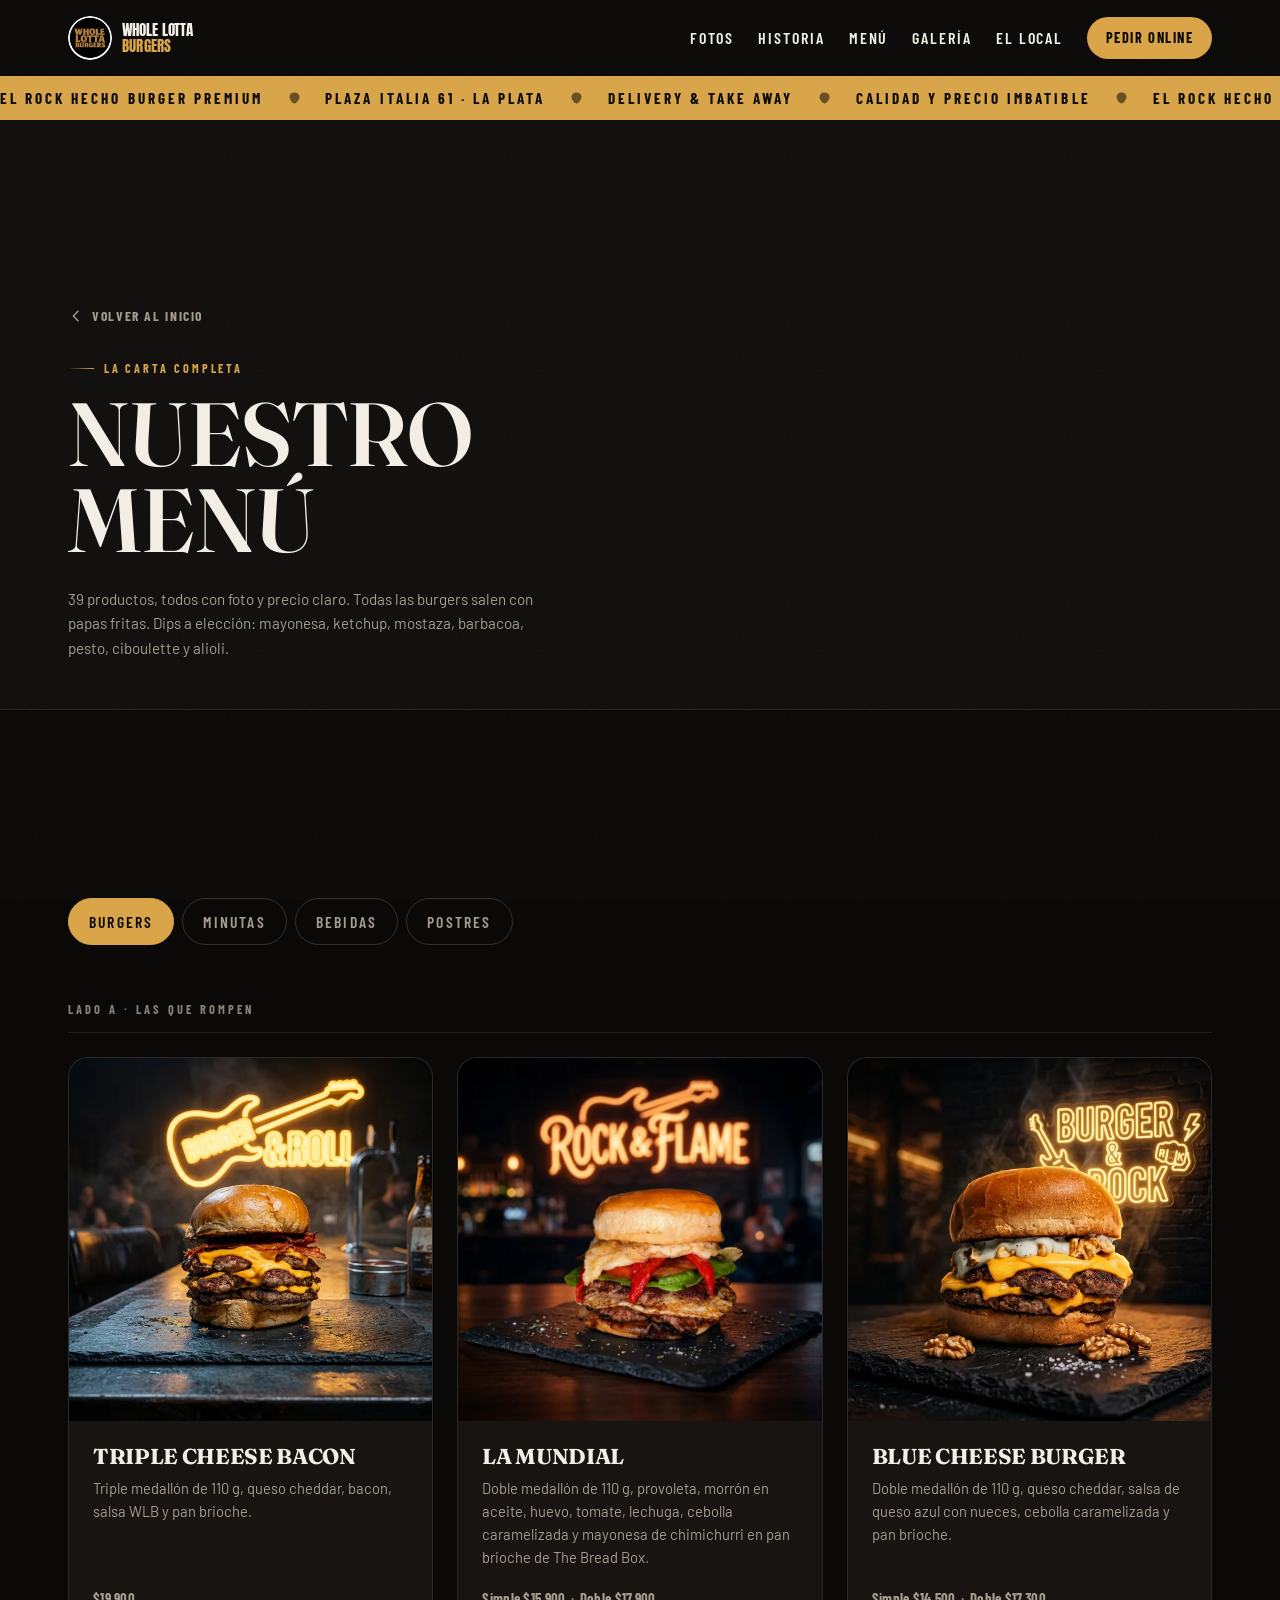
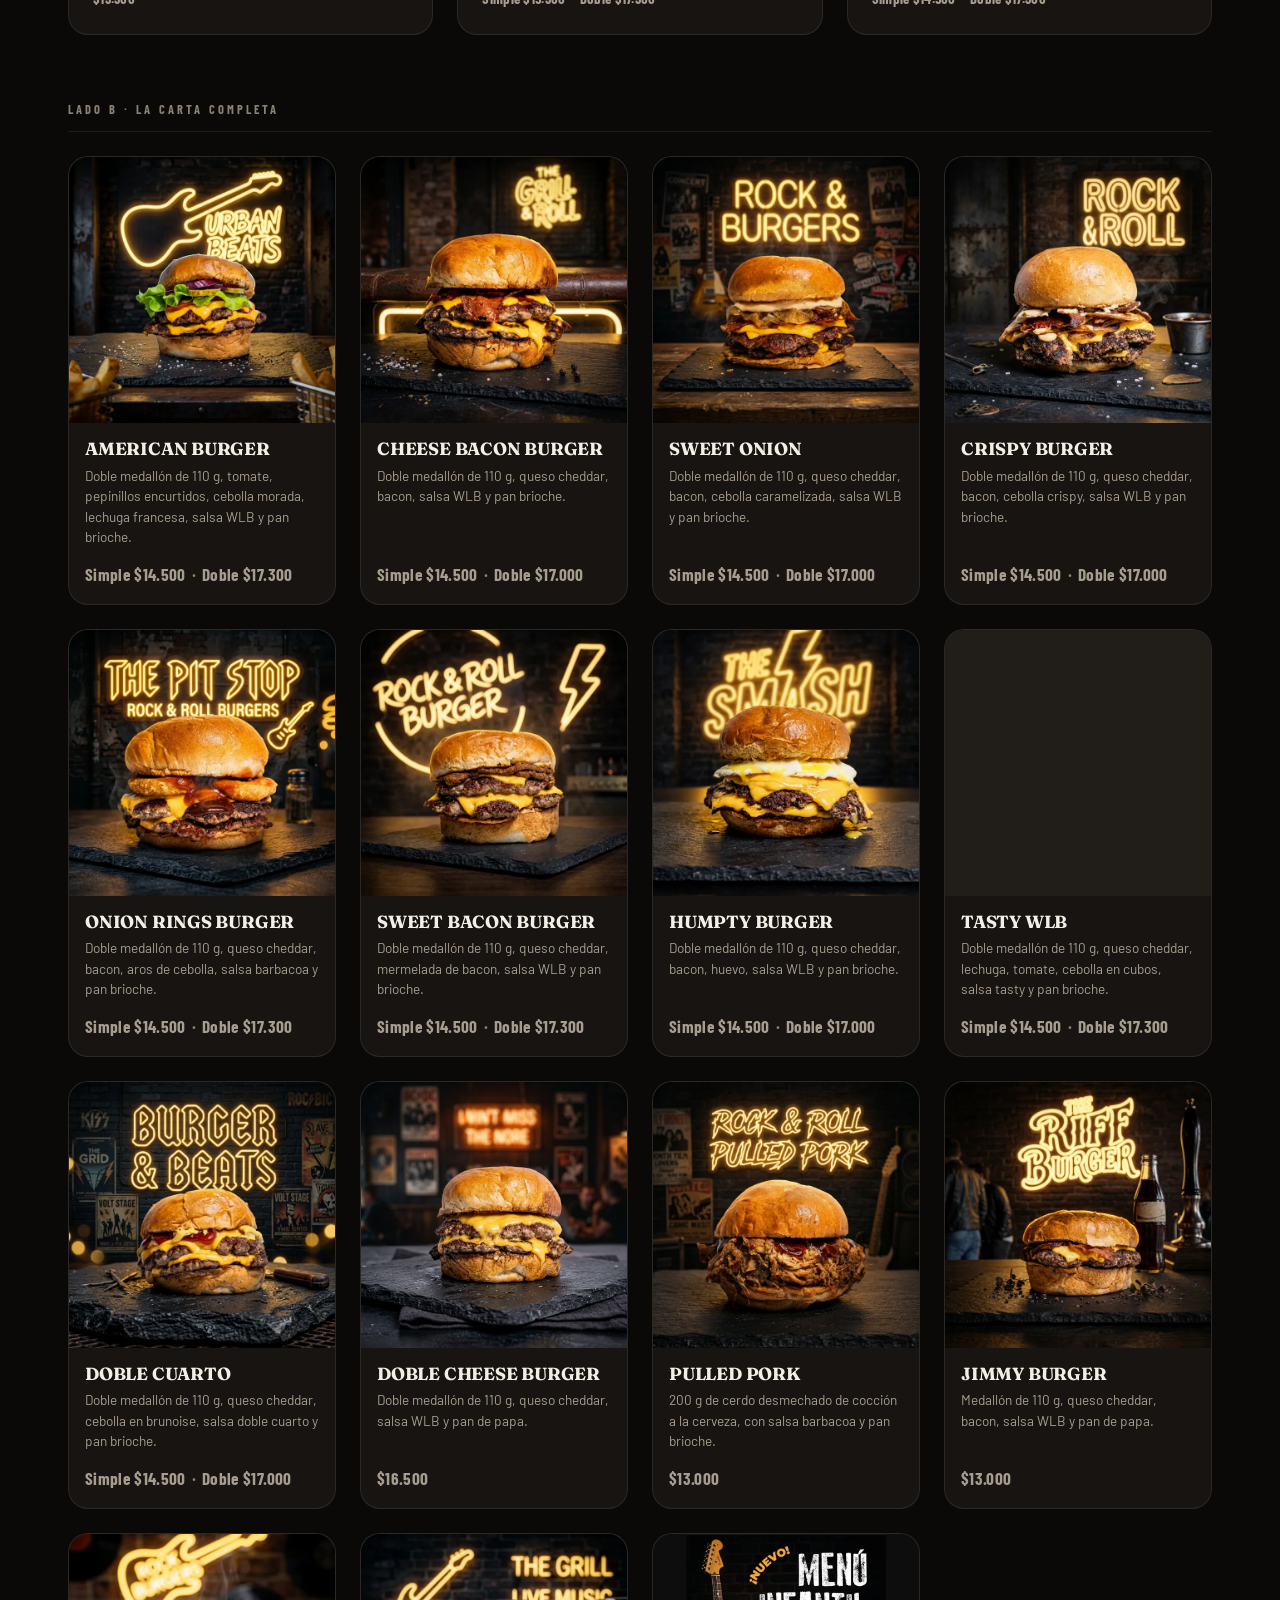
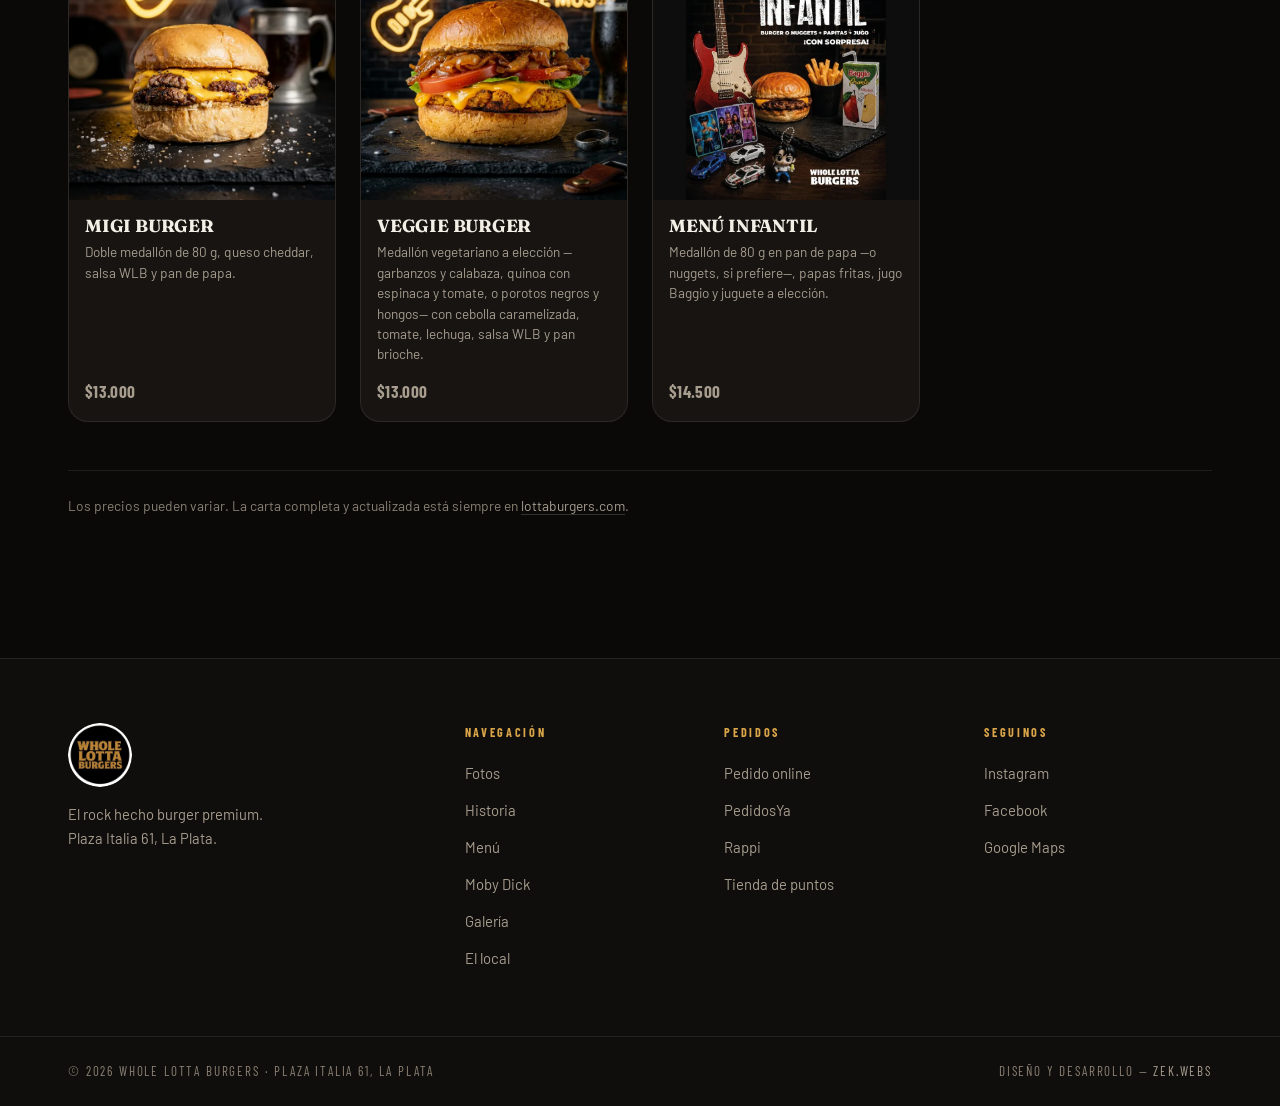
==== menu.html @ e45cfd72 "Sitio de Whole Lotta Burgers: landing + carta completa Demo comercial para Whole Lotta Burgers (La P" ====
<!DOCTYPE html>
<html lang="es-AR">
<head>
<meta charset="UTF-8">
<meta name="viewport" content="width=device-width, initial-scale=1, viewport-fit=cover">

<title>Menú completo — Whole Lotta Burgers | La Plata</title>
<meta name="description" content="La carta completa de Whole Lotta Burgers: burgers, minutas, cerveza artesanal Baum y postres. Fotos grandes, precios claros y pedido directo desde acá.">
<meta name="theme-color" content="#0A0908">
<meta name="author" content="Whole Lotta Burgers">
<link rel="canonical" href="https://lottaburgers.com/menu.html">

<meta property="og:type" content="website">
<meta property="og:site_name" content="Whole Lotta Burgers">
<meta property="og:locale" content="es_AR">
<meta property="og:url" content="https://lottaburgers.com/menu.html">
<meta property="og:title" content="Menú completo — Whole Lotta Burgers">
<meta property="og:description" content="Burgers, minutas, cerveza artesanal Baum y postres. La carta completa de Whole Lotta Burgers.">
<meta property="og:image" content="https://lottaburgers.com/assets/og.jpg">
<meta property="og:image:width" content="1200">
<meta property="og:image:height" content="630">
<meta name="twitter:card" content="summary_large_image">
<meta name="twitter:title" content="Menú completo — Whole Lotta Burgers">
<meta name="twitter:image" content="https://lottaburgers.com/assets/og.jpg">

<link rel="icon" href="assets/favicon.svg" type="image/svg+xml">
<link rel="apple-touch-icon" href="assets/apple-touch-icon.png">

<link rel="preconnect" href="https://fonts.googleapis.com">
<link rel="preconnect" href="https://fonts.gstatic.com" crossorigin>
<link href="https://fonts.googleapis.com/css2?family=Anton&family=Fraunces:ital,opsz,wght@0,9..144,500;0,9..144,600;0,9..144,700;1,9..144,500&family=Barlow+Condensed:wght@500;600;700&family=Barlow:wght@400;500;600&display=swap" rel="stylesheet">
<link rel="stylesheet" href="css/styles.css">
<noscript><style>.rv{opacity:1!important;transform:none!important}.menu-panel[hidden]{display:block!important}</style></noscript>
</head>

<body>
<a class="skip-link" href="#contenido">Saltar al contenido</a>

<!-- ══════════ HEADER ══════════ -->
<header class="hdr" id="hdr">
  <div class="hdr-in">
    <a href="index.html#inicio" class="brand" aria-label="Whole Lotta Burgers — inicio">
      <img src="assets/logo.webp" width="320" height="320" alt="" class="brand-mark">
      <span class="brand-txt"><b>Whole Lotta</b><i>Burgers</i></span>
    </a>

    <nav class="nav" id="nav" aria-label="Navegación principal">
      <ul class="nav-list">
        <li><a href="index.html#fotos">Fotos</a></li>
        <li><a href="index.html#historia">Historia</a></li>
        <li><a href="menu.html" aria-current="page">Menú</a></li>
        <li><a href="index.html#galeria">Galería</a></li>
        <li><a href="index.html#local">El local</a></li>
      </ul>
      <a href="https://www.instagram.com/whole.lottaburgers/" class="nav-ig" target="_blank" rel="noopener">
        <svg viewBox="0 0 24 24" width="18" height="18" fill="none" stroke="currentColor" stroke-width="1.7" aria-hidden="true"><rect x="3" y="3" width="18" height="18" rx="5.5"/><circle cx="12" cy="12" r="4"/><circle cx="17.4" cy="6.6" r="1.1" fill="currentColor" stroke="none"/></svg>
        <span>@whole.lottaburgers</span>
      </a>
    </nav>

    <div class="hdr-cta">
      <a href="https://whole-lotta-burgers.restosimple.com" class="btn btn-amber btn-sm" target="_blank" rel="noopener">Pedir online</a>
    </div>

    <button class="burger" id="burger" aria-label="Abrir menú de navegación" aria-expanded="false" aria-controls="nav">
      <span></span><span></span>
    </button>
  </div>
</header>

<!-- ══════════ MARQUEE ══════════ -->
<div class="marq" aria-hidden="true">
  <div class="marq-track" id="marqTrack">
    <span>El rock hecho burger premium</span>
    <svg class="pick" viewBox="0 0 24 26" aria-hidden="true"><path d="M12 1C5.4 1 1 5.2 1 10.4c0 5 3.4 9.9 7.1 13.1a5.9 5.9 0 0 0 7.8 0C19.6 20.3 23 15.4 23 10.4 23 5.2 18.6 1 12 1Z"/></svg>
    <span>Plaza Italia 61 · La Plata</span>
    <svg class="pick" viewBox="0 0 24 26" aria-hidden="true"><path d="M12 1C5.4 1 1 5.2 1 10.4c0 5 3.4 9.9 7.1 13.1a5.9 5.9 0 0 0 7.8 0C19.6 20.3 23 15.4 23 10.4 23 5.2 18.6 1 12 1Z"/></svg>
    <span>Delivery &amp; take away</span>
    <svg class="pick" viewBox="0 0 24 26" aria-hidden="true"><path d="M12 1C5.4 1 1 5.2 1 10.4c0 5 3.4 9.9 7.1 13.1a5.9 5.9 0 0 0 7.8 0C19.6 20.3 23 15.4 23 10.4 23 5.2 18.6 1 12 1Z"/></svg>
    <span>Calidad y precio imbatible</span>
    <svg class="pick" viewBox="0 0 24 26" aria-hidden="true"><path d="M12 1C5.4 1 1 5.2 1 10.4c0 5 3.4 9.9 7.1 13.1a5.9 5.9 0 0 0 7.8 0C19.6 20.3 23 15.4 23 10.4 23 5.2 18.6 1 12 1Z"/></svg>
  </div>
</div>

<main id="contenido">

<!-- ══════════ ENCABEZADO DE LA CARTA ══════════ -->
<section class="menu-hero">
  <div class="wrap">
    <a href="index.html" class="menu-back">
      <svg viewBox="0 0 24 24" width="16" height="16" fill="none" stroke="currentColor" stroke-width="2.2" stroke-linecap="round" stroke-linejoin="round" aria-hidden="true"><path d="M15 5 8 12l7 7"/></svg>
      Volver al inicio
    </a>
    <p class="eyebrow rv">La carta completa</p>
    <h1 class="menu-hero-h rv">Nuestro<br>menú</h1>
    <p class="sec-note rv">39 productos, todos con foto y precio claro. Todas las burgers salen con papas fritas. Dips a elección: mayonesa, ketchup, mostaza, barbacoa, pesto, ciboulette y alioli.</p>
  </div>
</section>

<!-- ══════════ MENÚ ══════════ -->
<section class="menu menu-page" id="menu">
  <div class="wrap">

    <div class="tabs rv" role="tablist" aria-label="Categorías del menú">
      <button role="tab" id="tab-burgers" aria-controls="p-burgers" aria-selected="true"  class="tab is-on">Burgers</button>
      <button role="tab" id="tab-minutas" aria-controls="p-minutas" aria-selected="false" class="tab">Minutas</button>
      <button role="tab" id="tab-bebidas" aria-controls="p-bebidas" aria-selected="false" class="tab">Bebidas</button>
      <button role="tab" id="tab-postres" aria-controls="p-postres" aria-selected="false" class="tab">Postres</button>
    </div>

    <!-- ─── BURGERS ─── -->
    <div class="menu-panel" id="p-burgers" role="tabpanel" aria-labelledby="tab-burgers" tabindex="0">

      <p class="panel-kicker rv">Lado A · Las que rompen</p>

      <div class="headliners">
        <article class="hl rv">
          <div class="hl-img">
            <img src="assets/menu/triple.webp" width="640" height="640" loading="lazy" decoding="async" alt="Triple Cheese Bacon: tres medallones con cheddar y bacon en pan brioche"></div>
          <div class="hl-body">
            <h3>Triple Cheese Bacon</h3>
            <p>Triple medallón de 110 g, queso cheddar, bacon, salsa WLB y pan brioche.</p>
            <p class="price">$19.900</p>
          </div>
        </article>

        <article class="hl rv">
          <div class="hl-img">
            <img src="assets/menu/la-mundial.webp" width="800" height="800" loading="lazy" decoding="async" alt="La Mundial: provoleta, morrón, huevo y mayonesa de chimichurri en pan brioche"></div>
          <div class="hl-body">
            <h3>La Mundial</h3>
            <p>Doble medallón de 110 g, provoleta, morrón en aceite, huevo, tomate, lechuga, cebolla caramelizada y mayonesa de chimichurri en pan brioche de The Bread Box.</p>
            <p class="price">Simple $15.900 <span>·</span> Doble $17.900</p>
          </div>
        </article>

        <article class="hl rv">
          <div class="hl-img">
            <img src="assets/menu/blue-cheese.webp" width="640" height="640" loading="lazy" decoding="async" alt="Blue Cheese Burger con salsa de queso azul con nueces y cebolla caramelizada"></div>
          <div class="hl-body">
            <h3>Blue Cheese Burger</h3>
            <p>Doble medallón de 110 g, queso cheddar, salsa de queso azul con nueces, cebolla caramelizada y pan brioche.</p>
            <p class="price">Simple $14.500 <span>·</span> Doble $17.300</p>
          </div>
        </article>
      </div>

      <p class="panel-kicker rv">Lado B · La carta completa</p>

      <div class="grid-cards" id="burgersGrid">
        <article class="card rv">
          <div class="card-img"><img src="assets/menu/american.webp" width="800" height="800" loading="lazy" decoding="async" alt="American Burger con tomate, pepinillos, cebolla morada y lechuga"></div>
          <div class="card-body"><h3>American Burger</h3><p>Doble medallón de 110 g, tomate, pepinillos encurtidos, cebolla morada, lechuga francesa, salsa WLB y pan brioche.</p><p class="price">Simple $14.500 <span>·</span> Doble $17.300</p></div>
        </article>
        <article class="card rv">
          <div class="card-img"><img src="assets/menu/cheese-bacon.webp" width="800" height="800" loading="lazy" decoding="async" alt="Cheese Bacon Burger con cheddar y bacon"></div>
          <div class="card-body"><h3>Cheese Bacon Burger</h3><p>Doble medallón de 110 g, queso cheddar, bacon, salsa WLB y pan brioche.</p><p class="price">Simple $14.500 <span>·</span> Doble $17.000</p></div>
        </article>
        <article class="card rv">
          <div class="card-img"><img src="assets/menu/sweet-onion.webp" width="800" height="800" loading="lazy" decoding="async" alt="Sweet Onion con cebolla caramelizada, cheddar y bacon"></div>
          <div class="card-body"><h3>Sweet Onion</h3><p>Doble medallón de 110 g, queso cheddar, bacon, cebolla caramelizada, salsa WLB y pan brioche.</p><p class="price">Simple $14.500 <span>·</span> Doble $17.000</p></div>
        </article>
        <article class="card rv">
          <div class="card-img"><img src="assets/menu/crispy.webp" width="800" height="800" loading="lazy" decoding="async" alt="Crispy Burger con cebolla crispy, cheddar y bacon"></div>
          <div class="card-body"><h3>Crispy Burger</h3><p>Doble medallón de 110 g, queso cheddar, bacon, cebolla crispy, salsa WLB y pan brioche.</p><p class="price">Simple $14.500 <span>·</span> Doble $17.000</p></div>
        </article>
        <article class="card rv">
          <div class="card-img"><img src="assets/menu/onion-rings.webp" width="800" height="800" loading="lazy" decoding="async" alt="Onion Rings Burger con aros de cebolla y salsa barbacoa"></div>
          <div class="card-body"><h3>Onion Rings Burger</h3><p>Doble medallón de 110 g, queso cheddar, bacon, aros de cebolla, salsa barbacoa y pan brioche.</p><p class="price">Simple $14.500 <span>·</span> Doble $17.300</p></div>
        </article>
        <article class="card rv">
          <div class="card-img"><img src="assets/menu/sweet-bacon.webp" width="800" height="800" loading="lazy" decoding="async" alt="Sweet Bacon Burger con mermelada de bacon"></div>
          <div class="card-body"><h3>Sweet Bacon Burger</h3><p>Doble medallón de 110 g, queso cheddar, mermelada de bacon, salsa WLB y pan brioche.</p><p class="price">Simple $14.500 <span>·</span> Doble $17.300</p></div>
        </article>
        <article class="card rv">
          <div class="card-img"><img src="assets/menu/humpty.webp" width="800" height="800" loading="lazy" decoding="async" alt="Humpty Burger con huevo, cheddar y bacon"></div>
          <div class="card-body"><h3>Humpty Burger</h3><p>Doble medallón de 110 g, queso cheddar, bacon, huevo, salsa WLB y pan brioche.</p><p class="price">Simple $14.500 <span>·</span> Doble $17.000</p></div>
        </article>
        <article class="card rv">
          <div class="card-img"><img src="assets/menu/tasty-wlb.webp" width="800" height="800" loading="lazy" decoding="async" alt="Tasty WLB con lechuga, tomate, cebolla y salsa tasty"></div>
          <div class="card-body"><h3>Tasty WLB</h3><p>Doble medallón de 110 g, queso cheddar, lechuga, tomate, cebolla en cubos, salsa tasty y pan brioche.</p><p class="price">Simple $14.500 <span>·</span> Doble $17.300</p></div>
        </article>
        <article class="card rv">
          <div class="card-img"><img src="assets/menu/doble-cuarto.webp" width="800" height="800" loading="lazy" decoding="async" alt="Doble Cuarto con cebolla en brunoise y salsa doble cuarto"></div>
          <div class="card-body"><h3>Doble Cuarto</h3><p>Doble medallón de 110 g, queso cheddar, cebolla en brunoise, salsa doble cuarto y pan brioche.</p><p class="price">Simple $14.500 <span>·</span> Doble $17.000</p></div>
        </article>
        <article class="card rv">
          <div class="card-img"><img src="assets/menu/cheese-doble.webp" width="800" height="800" loading="lazy" decoding="async" alt="Doble Cheese Burger en pan de papa"></div>
          <div class="card-body"><h3>Doble Cheese Burger</h3><p>Doble medallón de 110 g, queso cheddar, salsa WLB y pan de papa.</p><p class="price">$16.500</p></div>
        </article>
        <article class="card rv">
          <div class="card-img"><img src="assets/menu/pulled-pork.webp" width="800" height="800" loading="lazy" decoding="async" alt="Sándwich de Pulled Pork con salsa barbacoa en pan brioche"></div>
          <div class="card-body"><h3>Pulled Pork</h3><p>200 g de cerdo desmechado de cocción a la cerveza, con salsa barbacoa y pan brioche.</p><p class="price">$13.000</p></div>
        </article>
        <article class="card rv">
          <div class="card-img"><img src="assets/menu/jimmy.webp" width="800" height="800" loading="lazy" decoding="async" alt="Jimmy Burger con cheddar y bacon en pan de papa"></div>
          <div class="card-body"><h3>Jimmy Burger</h3><p>Medallón de 110 g, queso cheddar, bacon, salsa WLB y pan de papa.</p><p class="price">$13.000</p></div>
        </article>
        <article class="card rv">
          <div class="card-img"><img src="assets/menu/migi.webp" width="800" height="800" loading="lazy" decoding="async" alt="Migi Burger doble en pan de papa"></div>
          <div class="card-body"><h3>Migi Burger</h3><p>Doble medallón de 80 g, queso cheddar, salsa WLB y pan de papa.</p><p class="price">$13.000</p></div>
        </article>
        <article class="card rv">
          <div class="card-img"><img src="assets/menu/veggie.webp" width="800" height="800" loading="lazy" decoding="async" alt="Veggie Burger con medallón vegetariano, cebolla caramelizada, tomate y lechuga"></div>
          <div class="card-body"><h3>Veggie Burger</h3><p>Medallón vegetariano a elección —garbanzos y calabaza, quinoa con espinaca y tomate, o porotos negros y hongos— con cebolla caramelizada, tomate, lechuga, salsa WLB y pan brioche.</p><p class="price">$13.000</p></div>
        </article>
        <article class="card rv">
          <div class="card-img"><img src="assets/menu/menu-infantil.webp" width="800" height="800" loading="lazy" decoding="async" alt="Menú infantil con hamburguesa, papas, jugo y juguete"></div>
          <div class="card-body"><h3>Menú Infantil</h3><p>Medallón de 80 g en pan de papa —o nuggets, si prefiere—, papas fritas, jugo Baggio y juguete a elección.</p><p class="price">$14.500</p></div>
        </article>
      </div>
    </div>

    <!-- ─── MINUTAS ─── -->
    <div class="menu-panel" id="p-minutas" role="tabpanel" aria-labelledby="tab-minutas" tabindex="0" hidden>
      <div class="grid-cards">
        <article class="card card-wide rv">
          <div class="card-img"><img src="assets/menu/papas-cheddar-bacon.webp" width="800" height="800" loading="lazy" decoding="async" alt="Papas fritas con salsa cheddar y panceta crocante"></div>
          <div class="card-body"><h3>Papas Cheddar y Bacon</h3><p>Nuestras papas con cheddar coronadas con lluvia de panceta crocante.</p><p class="price">$13.000</p></div>
        </article>
        <article class="card rv">
          <div class="card-img"><img src="assets/menu/papas-cheddar.webp" width="800" height="800" loading="lazy" decoding="async" alt="Papas fritas bañadas en salsa de queso cheddar"></div>
          <div class="card-body"><h3>Papas con Cheddar</h3><p>Papas fritas bañadas en nuestra salsa suave de queso cheddar.</p><p class="price">$12.000</p></div>
        </article>
        <article class="card rv">
          <div class="card-img"><img src="assets/menu/nuggets.webp" width="800" height="800" loading="lazy" decoding="async" alt="Nuggets de pollo rebozados"></div>
          <div class="card-body"><h3>Nuggets de Pollo</h3><p>10 unidades de tiernos nuggets de pollo rebozados.</p><p class="price">$11.000</p></div>
        </article>
        <article class="card rv">
          <div class="card-img"><img src="assets/menu/papas-fritas.webp" width="800" height="800" loading="lazy" decoding="async" alt="Porción de papas fritas doradas"></div>
          <div class="card-body"><h3>Papas Fritas</h3><p>Porción de papas fritas clásicas, doradas y crocantes.</p><p class="price">$10.000</p></div>
        </article>
        <article class="card rv">
          <div class="card-img"><img src="assets/menu/aros-cebolla.webp" width="800" height="800" loading="lazy" decoding="async" alt="Aros de cebolla rebozados y crujientes"></div>
          <div class="card-body"><h3>Aros de Cebolla</h3><p>8 unidades de aros de cebolla rebozados y súper crujientes.</p><p class="price">$9.000</p></div>
        </article>
      </div>
    </div>

    <!-- ─── BEBIDAS ─── -->
    <div class="menu-panel" id="p-bebidas" role="tabpanel" aria-labelledby="tab-bebidas" tabindex="0" hidden>
      <p class="panel-kicker rv">Sin alcohol · $3.000</p>
      <div class="grid-cards">
        <article class="card rv">
          <div class="card-img"><img src="assets/menu/pepsi-500.webp" width="800" height="800" loading="lazy" decoding="async" alt="Botella de Pepsi de 500 ml"></div>
          <div class="card-body"><h3>Pepsi</h3><p>Botella de 500 ml, bien fría.</p><p class="price">$3.000</p></div>
        </article>
        <article class="card rv">
          <div class="card-img"><img src="assets/menu/pepsi-black-500.webp" width="800" height="800" loading="lazy" decoding="async" alt="Botella de Pepsi Black de 500 ml"></div>
          <div class="card-body"><h3>Pepsi Black</h3><p>Botella de 500 ml, sin azúcar.</p><p class="price">$3.000</p></div>
        </article>
        <article class="card rv">
          <div class="card-img"><img src="assets/menu/seven-up-500.webp" width="800" height="800" loading="lazy" decoding="async" alt="Botella de Seven Up de 500 ml"></div>
          <div class="card-body"><h3>Seven Up</h3><p>Botella de 500 ml, bien fría.</p><p class="price">$3.000</p></div>
        </article>
        <article class="card rv">
          <div class="card-img"><img src="assets/menu/mirinda-500.webp" width="800" height="800" loading="lazy" decoding="async" alt="Botella de Mirinda de 500 ml"></div>
          <div class="card-body"><h3>Mirinda</h3><p>Botella de 500 ml, bien fría.</p><p class="price">$3.000</p></div>
        </article>
        <article class="card rv">
          <div class="card-img"><img src="assets/menu/agua-glaciar.webp" width="800" height="800" loading="lazy" decoding="async" alt="Botella de agua mineral Glaciar de 500 cc"></div>
          <div class="card-body"><h3>Agua Glaciar</h3><p>Agua mineral sin gas, 500 cc.</p><p class="price">$3.000</p></div>
        </article>
        <article class="card rv">
          <div class="card-img"><img src="assets/menu/h2o-limon.webp" width="800" height="800" loading="lazy" decoding="async" alt="Botella de agua saborizada H2O sabor limón"></div>
          <div class="card-body"><h3>H2O Limón</h3><p>Agua saborizada, 500 cc.</p><p class="price">$3.000</p></div>
        </article>
        <article class="card rv">
          <div class="card-img"><img src="assets/menu/h2o-manzana.webp" width="800" height="800" loading="lazy" decoding="async" alt="Botella de agua saborizada H2O sabor manzana"></div>
          <div class="card-body"><h3>H2O Manzana</h3><p>Agua saborizada, 500 cc.</p><p class="price">$3.000</p></div>
        </article>
        <article class="card rv">
          <div class="card-img"><img src="assets/menu/h2o-pomelo.webp" width="800" height="800" loading="lazy" decoding="async" alt="Botella de agua saborizada H2O sabor pomelo rosado"></div>
          <div class="card-body"><h3>H2O Pomelo</h3><p>Agua saborizada, 500 cc.</p><p class="price">$3.000</p></div>
        </article>
      </div>

      <p class="panel-kicker rv">Cerveza artesanal Baum · $4.500</p>
      <div class="grid-cards">
        <article class="card rv">
          <div class="card-img"><img src="assets/menu/ipa-baum.webp" width="800" height="800" loading="lazy" decoding="async" alt="Pinta de cerveza artesanal IPA Baum"></div>
          <div class="card-body"><h3>IPA</h3><p>American IPA de color dorado intenso. Aromas cítricos y resinosos, final seco y amargor bien definido.</p><p class="price">$4.500</p></div>
        </article>
        <article class="card rv">
          <div class="card-img"><img src="assets/menu/blonde-baum.webp" width="800" height="800" loading="lazy" decoding="async" alt="Pinta de cerveza artesanal Blonde Baum"></div>
          <div class="card-body"><h3>Blonde</h3><p>American Blonde Ale brillante y cristalina. Cuerpo ligero, notas maltosas y un sutil toque frutado.</p><p class="price">$4.500</p></div>
        </article>
        <article class="card rv">
          <div class="card-img"><img src="assets/menu/honey-baum.webp" width="800" height="800" loading="lazy" decoding="async" alt="Pinta de cerveza artesanal Honey Baum"></div>
          <div class="card-body"><h3>Honey</h3><p>Dorado profundo y cuerpo robusto. Marcado sabor a miel pura, equilibrado con un amargor suave y persistente.</p><p class="price">$4.500</p></div>
        </article>
        <article class="card rv">
          <div class="card-img"><img src="assets/menu/ipa-lager-baum.webp" width="800" height="800" loading="lazy" decoding="async" alt="Pinta de cerveza artesanal IPA Lager Baum"></div>
          <div class="card-body"><h3>IPA Lager</h3><p>La frescura de una Lager con la intensidad lupulada de una IPA. Aromas herbales y cuerpo medio.</p><p class="price">$4.500</p></div>
        </article>
        <article class="card rv">
          <div class="card-img"><img src="assets/menu/american-baum.webp" width="800" height="800" loading="lazy" decoding="async" alt="Pinta de cerveza artesanal American Baum"></div>
          <div class="card-body"><h3>American</h3><p>American Lager dorada, de baja graduación. Sabores sutiles y carácter extremadamente refrescante.</p><p class="price">$4.500</p></div>
        </article>
      </div>
    </div>

    <!-- ─── POSTRES ─── -->
    <div class="menu-panel" id="p-postres" role="tabpanel" aria-labelledby="tab-postres" tabindex="0" hidden>
      <div class="grid-cards grid-2">
        <article class="card rv">
          <div class="card-img"><img src="assets/menu/postre-oreo.webp" width="800" height="800" loading="lazy" decoding="async" alt="Postre de capas de galletitas Oreo con crema"></div>
          <div class="card-body"><h3>Postre Oreo</h3><p>La balada más dulce del menú. Capas crujientes de galletitas Oreo intercaladas con una crema suave. Imposible comer una sola cucharada.</p><p class="price">$6.000</p></div>
        </article>
        <article class="card rv">
          <div class="card-img"><img src="assets/menu/chocotorta.webp" width="800" height="800" loading="lazy" decoding="async" alt="Chocotorta en capas con dulce de leche y queso crema"></div>
          <div class="card-body"><h3>Chocotorta</h3><p>Un solo de sabor que nunca falla. El clásico argentino en versión premium: galletitas de chocolate, dulce de leche cremoso y queso crema en capas perfectas.</p><p class="price">$6.000</p></div>
        </article>
      </div>
    </div>

    <p class="menu-foot rv">
      Los precios pueden variar. La carta completa y actualizada está siempre en
      <a href="https://lottaburgers.com/" target="_blank" rel="noopener">lottaburgers.com</a>.
    </p>

  </div>
</section>

</main>

<!-- ══════════ FOOTER ══════════ -->
<footer class="ft">
  <div class="wrap ft-in">
    <div class="ft-brand">
      <img src="assets/logo.webp" width="320" height="320" loading="lazy" decoding="async" alt="Logo de Whole Lotta Burgers">
      <p>El rock hecho burger premium.<br>Plaza Italia 61, La Plata.</p>
    </div>

    <nav class="ft-nav" aria-label="Navegación del pie">
      <h4>Navegación</h4>
      <ul>
        <li><a href="index.html#fotos">Fotos</a></li>
        <li><a href="index.html#historia">Historia</a></li>
        <li><a href="menu.html">Menú</a></li>
        <li><a href="index.html#destacado">Moby Dick</a></li>
        <li><a href="index.html#galeria">Galería</a></li>
        <li><a href="index.html#local">El local</a></li>
      </ul>
    </nav>

    <div class="ft-col">
      <h4>Pedidos</h4>
      <ul>
        <li><a href="https://whole-lotta-burgers.restosimple.com" target="_blank" rel="noopener">Pedido online</a></li>
        <li><a href="https://www.pedidosya.com.ar/restaurantes/la-plata/whole-lotta-burgers-ffd69fae-f20e-4c43-b748-33fd95ce6d6e-menu" target="_blank" rel="noopener">PedidosYa</a></li>
        <li><a href="https://www.rappi.com.ar/restaurantes/226342-whole-lotta-burgers" target="_blank" rel="noopener">Rappi</a></li>
        <li><a href="https://wholelottaburgers.tiendadepuntos.com/" target="_blank" rel="noopener">Tienda de puntos</a></li>
      </ul>
    </div>

    <div class="ft-col">
      <h4>Seguinos</h4>
      <ul>
        <li><a href="https://www.instagram.com/whole.lottaburgers/" target="_blank" rel="noopener">Instagram</a></li>
        <li><a href="https://www.facebook.com/p/Whole-Lotta-Burgers-61580133121450/" target="_blank" rel="noopener">Facebook</a></li>
        <li><a href="https://www.google.com/maps/search/?api=1&amp;query=Whole+Lotta+Burgers%2C+Plaza+Italia+61%2C+La+Plata%2C+Buenos+Aires" target="_blank" rel="noopener">Google Maps</a></li>
      </ul>
    </div>
  </div>

  <div class="ft-bottom">
    <div class="wrap ft-bottom-in">
      <p>&copy; <span id="yr">2026</span> Whole Lotta Burgers · Plaza Italia 61, La Plata</p>
      <p class="ft-zek">Diseño y desarrollo — <a href="#" aria-label="ZEK.WEBS">ZEK.WEBS</a></p>
    </div>
  </div>
</footer>

<!-- BOTÓN FLOTANTE -->
<a href="https://whole-lotta-burgers.restosimple.com" class="fab" id="fab" target="_blank" rel="noopener">
  <svg viewBox="0 0 24 24" width="19" height="19" fill="none" stroke="currentColor" stroke-width="1.9" stroke-linecap="round" stroke-linejoin="round" aria-hidden="true"><circle cx="9" cy="20" r="1.5"/><circle cx="17" cy="20" r="1.5"/><path d="M2.5 3.5h2l2.5 11.2a1.9 1.9 0 0 0 1.9 1.5h7.7a1.9 1.9 0 0 0 1.9-1.5L20 7H6"/></svg>
  <span>Pedir online</span>
</a>

<script src="js/main.js" defer></script>
</body>
</html>
---- css/styles.css ----
/* =========================================================
   WHOLE LOTTA BURGERS — La Plata
   Dirección visual: bar de rock a media luz. Negro cálido,
   ámbar de neón, tipografía de afiche. Todo mobile-first.
   ========================================================= */

/* ---------- TOKENS ---------- */
:root{
  /* color */
  --ink:#0A0908;
  --ink-1:#100E0C;
  --ink-2:#171412;
  --ink-3:#211D19;
  --line:rgba(255,255,255,.085);
  --line-2:rgba(255,255,255,.16);

  /* Dorado como color de marca, no ámbar de neón: mismo espíritu rock,
     registro de carta de restaurante caro en vez de cartel de bar. */
  --amber:#D9A548;          /* acento principal */
  --amber-2:#C6903A;        /* bloque destacado (Moby Dick) */
  --gold:#A67C3D;           /* oro del logo, detalles chicos */
  --neon:#E9C077;

  --bone:#F4EFE6;
  --muted:#A79D8F;
  --muted-2:#8A8073;

  /* tipografía */
  /* Anton queda solo para el hero: es el único lugar con licencia para
     gritar. El resto de los títulos pasa a Fraunces, serif con carácter
     que no pierde el aire "bar de rock" pero suma elegancia — es lo que
     distingue una carta armada de una impresa en la computadora del local. */
  --f-hero:"Anton",Impact,"Arial Black",sans-serif;
  --f-display:"Fraunces","Georgia",serif;
  --f-cond:"Barlow Condensed","Arial Narrow",sans-serif;
  --f-body:"Barlow",system-ui,-apple-system,"Segoe UI",sans-serif;

  /* espaciado */
  --s1:.25rem; --s2:.5rem;  --s3:.75rem; --s4:1rem;
  --s5:1.5rem; --s6:2rem;   --s7:3rem;   --s8:4rem;
  --s9:6rem;   --s10:8rem;

  --pad-x:clamp(1.25rem,5vw,3rem);
  --sec-y:clamp(4.5rem,11vw,9rem);
  --wrap:1240px;

  --r-sm:6px; --r:12px; --r-lg:20px; --r-xl:28px;

  --hdr-h:60px;
  --marq-h:38px;

  --ease:cubic-bezier(.22,.7,.3,1);
  --ease-reveal:cubic-bezier(.16,1,.3,1);
  --ease-pop:cubic-bezier(.34,1.56,.64,1);
  --t:.42s var(--ease);
}
@media (min-width:900px){
  :root{ --hdr-h:76px; --marq-h:44px; }
}

/* ---------- RESET ---------- */
*,*::before,*::after{box-sizing:border-box}
*{margin:0;padding:0}
html{
  -webkit-text-size-adjust:100%;
  scroll-behavior:smooth;
  scroll-padding-top:calc(var(--hdr-h) + 12px);
}
body{
  background:var(--ink);
  color:var(--bone);
  font-family:var(--f-body);
  font-size:clamp(.98rem,.94rem + .25vw,1.06rem);
  line-height:1.62;
  -webkit-font-smoothing:antialiased;
  text-rendering:optimizeLegibility;
  overflow-x:hidden;
}
img,svg{display:block;max-width:100%}
img{height:auto}
a{color:inherit;text-decoration:none}
button{font:inherit;color:inherit;background:none;border:0;cursor:pointer}
ul,ol{list-style:none}
:focus-visible{
  outline:2px solid var(--amber);
  outline-offset:3px;
  border-radius:2px;
}

/* grano sutil: da textura de afiche impreso */
body::after{
  content:"";
  position:fixed; inset:0; z-index:9;
  pointer-events:none; opacity:.04;
  background-image:url("data:image/svg+xml,%3Csvg xmlns='http://www.w3.org/2000/svg' width='140' height='140'%3E%3Cfilter id='n'%3E%3CfeTurbulence type='fractalNoise' baseFrequency='.9' numOctaves='3' stitchTiles='stitch'/%3E%3C/filter%3E%3Crect width='140' height='140' filter='url(%23n)'/%3E%3C/svg%3E");
}

.wrap{width:100%;max-width:var(--wrap);margin-inline:auto;padding-inline:var(--pad-x)}

.skip-link{
  position:fixed;top:8px;left:8px;z-index:200;
  transform:translateY(-160%);
  background:var(--amber);color:var(--ink);
  padding:.7rem 1.1rem;border-radius:var(--r-sm);
  font-family:var(--f-cond);font-weight:700;text-transform:uppercase;letter-spacing:.1em;
  transition:transform .25s var(--ease);
}
.skip-link:focus-visible{transform:translateY(0)}

/* ---------- TIPOGRAFÍA COMPARTIDA ---------- */
.eyebrow{
  font-family:var(--f-cond);
  font-size:.76rem;font-weight:700;
  text-transform:uppercase;letter-spacing:.24em;
  color:var(--amber);
  display:flex;align-items:center;gap:.6rem;
}
.eyebrow::before{
  content:"";width:26px;height:1px;flex:none;
  background:linear-gradient(90deg,transparent,var(--amber));
}
.eyebrow-dark{color:rgba(10,9,8,.72)}
.eyebrow-dark::before{background:linear-gradient(90deg,transparent,rgba(10,9,8,.6))}
.eyebrow-center{justify-content:center}
.eyebrow-center::before{display:none}

.sec-head-center{max-width:none;display:flex;flex-direction:column;align-items:center;text-align:center}
.sec-note-center{margin-inline:auto;text-align:center}

.sec-h2{
  font-family:var(--f-display);
  font-weight:600;
  font-size:clamp(2.4rem,8.4vw,4.4rem);
  line-height:1.02;letter-spacing:-.004em;
  text-transform:uppercase;
  margin-top:var(--s4);
}
.sec-head{max-width:44ch}
.sec-note{
  color:var(--muted);
  margin-top:var(--s4);
  max-width:56ch;
  font-size:.95rem;
}

.price{
  font-family:var(--f-cond);
  font-weight:700;font-size:1.18rem;
  letter-spacing:.02em;
  color:var(--amber);
}
.price span{color:var(--muted-2);margin-inline:.15em}

/* ---------- BOTONES ---------- */
.btn{
  --bg:var(--amber); --fg:var(--ink);
  display:inline-flex;align-items:center;justify-content:center;gap:.5rem;
  min-height:52px;padding:.85rem 1.6rem;
  background:var(--bg);color:var(--fg);
  border-radius:100px;
  font-family:var(--f-cond);font-weight:700;font-size:1.02rem;
  text-transform:uppercase;letter-spacing:.11em;
  white-space:nowrap;
  transition:transform .28s var(--ease),background-color .28s var(--ease),box-shadow .28s var(--ease),border-color .28s var(--ease);
}
.btn svg{transition:transform .3s var(--ease)}
@media (hover:hover){ .btn:hover svg{transform:translateX(3px)} }
.btn-amber{box-shadow:0 0 0 rgba(255,183,3,0)}
.btn-ghost{
  --bg:transparent; --fg:var(--bone);
  border:1px solid var(--line-2);
  backdrop-filter:blur(6px);
  -webkit-backdrop-filter:blur(6px);
}
.btn-dark{--bg:var(--ink); --fg:var(--bone)}
.btn-sm{min-height:42px;padding:.55rem 1.15rem;font-size:.9rem}

/* Contorno fino y esquina recta: la variante de afiche que usa el hero. */
.btn-line{
  --bg:transparent; --fg:#F7F3EA;
  border:1.5px solid rgba(247,243,234,.55);
  border-radius:3px;
  padding:.9rem 1.7rem;
  letter-spacing:.14em;
  backdrop-filter:blur(3px);-webkit-backdrop-filter:blur(3px);
}
.btn-line-gold{--fg:var(--gold);border-color:rgba(184,131,53,.75)}
@media (hover:hover){
  .btn-line:hover{background:rgba(247,243,234,.1);border-color:#F7F3EA;transform:translateY(-2px) scale(1.015)}
  .btn-line-gold:hover{background:rgba(184,131,53,.14);border-color:var(--gold);color:var(--amber)}
}

@media (hover:hover){
  .btn-amber:hover{background:#FFC633;transform:translateY(-2px) scale(1.015);box-shadow:0 10px 30px -10px rgba(255,183,3,.55)}
  .btn-ghost:hover{border-color:var(--amber);color:var(--amber);transform:translateY(-2px) scale(1.015)}
  .btn-dark:hover{background:#1D1917;transform:translateY(-2px) scale(1.015)}
}
.btn:active{transform:translateY(0) scale(.985)}

/* =========================================================
   HEADER
   ========================================================= */
.hdr{
  position:fixed;top:0;left:0;right:0;z-index:100;
  height:var(--hdr-h);
  transition:background-color .35s var(--ease),border-color .35s var(--ease),backdrop-filter .35s var(--ease);
  border-bottom:1px solid transparent;
}
.hdr.is-stuck{
  background:rgba(10,9,8,.82);
  backdrop-filter:blur(14px) saturate(140%);
  -webkit-backdrop-filter:blur(14px) saturate(140%);
  border-bottom-color:var(--line);
}
.hdr-in{
  height:100%;max-width:var(--wrap);margin-inline:auto;
  padding-inline:var(--pad-x);
  display:flex;align-items:center;gap:var(--s5);
}
.brand{display:flex;align-items:center;gap:.6rem;margin-right:auto;flex:none}
.brand-mark{width:36px;height:36px;border-radius:50%;flex:none}
.brand-txt{display:none;line-height:1;font-family:var(--f-hero);text-transform:uppercase}
.brand-txt b{display:block;font-size:.82rem;letter-spacing:-.01em;font-weight:400}
.brand-txt i{display:block;font-size:.82rem;font-style:normal;color:var(--amber);letter-spacing:.02em}
@media (min-width:480px){ .brand-txt{display:block} }
@media (min-width:900px){ .brand-mark{width:44px;height:44px} .brand-txt b,.brand-txt i{font-size:.95rem} }

.nav-list{display:flex;gap:var(--s5)}
.nav-list a{
  font-family:var(--f-cond);font-weight:600;font-size:1rem;
  text-transform:uppercase;letter-spacing:.12em;
  color:var(--bone);position:relative;padding-block:.35rem;
  transition:color .25s var(--ease);
}
.nav-list a::after{
  content:"";position:absolute;left:0;right:0;bottom:0;height:1.5px;
  background:var(--amber);transform:scaleX(0);transform-origin:left;
  transition:transform .35s var(--ease);
}
@media (hover:hover){ .nav-list a:hover{color:var(--amber)} .nav-list a:hover::after{transform:scaleX(1)} }
.nav-list a.is-active{color:var(--amber)}
.nav-list a.is-active::after{transform:scaleX(1)}

.nav-ig{display:none}
.hdr-cta{display:none}

/* nav móvil */
.burger{
  width:44px;height:44px;flex:none;margin-right:-10px;
  display:grid;place-content:center;gap:6px;
  transition:transform .15s var(--ease);
}
.burger:active{transform:scale(.88)}
.burger span{
  display:block;width:24px;height:2px;background:var(--bone);
  transition:transform .35s var(--ease),opacity .25s var(--ease);
}
.burger[aria-expanded="true"] span:first-child{transform:translateY(4px) rotate(45deg)}
.burger[aria-expanded="true"] span:last-child{transform:translateY(-4px) rotate(-45deg)}

@media (max-width:899px){
  .nav{
    position:fixed;inset:0;z-index:-1;
    background:var(--ink);
    padding:calc(var(--hdr-h) + var(--s7)) var(--pad-x) var(--s7);
    display:flex;flex-direction:column;justify-content:center;gap:var(--s6);
    opacity:0;visibility:hidden;
    transition:opacity .35s var(--ease),visibility .35s;
  }
  .nav.is-open{opacity:1;visibility:visible}
  .nav-list{flex-direction:column;gap:var(--s2)}
  .nav-list a{
    font-family:var(--f-display);font-size:clamp(2rem,10vw,3rem);
    letter-spacing:-.02em;line-height:1.05;display:block;
    opacity:0;transform:translateY(18px);
  }
  .nav.is-open .nav-list a{
    opacity:1;transform:none;
    transition:opacity .5s var(--ease),transform .5s var(--ease);
  }
  .nav.is-open .nav-list li:nth-child(1) a{transition-delay:.06s}
  .nav.is-open .nav-list li:nth-child(2) a{transition-delay:.11s}
  .nav.is-open .nav-list li:nth-child(3) a{transition-delay:.16s}
  .nav.is-open .nav-list li:nth-child(4) a{transition-delay:.21s}
  .nav.is-open .nav-list li:nth-child(5) a{transition-delay:.26s}
  .nav-list a::after{display:none}
  .nav-ig{
    display:flex;align-items:center;gap:.6rem;
    color:var(--muted);
    font-family:var(--f-cond);text-transform:uppercase;letter-spacing:.14em;font-size:.92rem;
    padding-top:var(--s5);border-top:1px solid var(--line);
  }
  body.nav-open{overflow:hidden}
}

@media (min-width:900px){
  .burger{display:none}
  .nav{display:flex;align-items:center;gap:var(--s6)}
  .hdr-cta{display:block}
}

/* =========================================================
   MARQUEE
   ========================================================= */
.marq{
  margin-top:var(--hdr-h);
  height:var(--marq-h);
  display:flex;align-items:center;
  background:var(--amber);color:var(--ink);
  overflow:hidden;position:relative;z-index:2;
}
.marq-track{
  display:flex;align-items:center;gap:1.6rem;
  white-space:nowrap;
  animation:marq 34s linear infinite;
  will-change:transform;
}
.marq-track span{
  font-family:var(--f-cond);font-weight:700;
  font-size:clamp(.8rem,2.6vw,.95rem);
  text-transform:uppercase;letter-spacing:.2em;
}
.pick{width:11px;height:12px;fill:var(--ink);opacity:.55;flex:none}
@keyframes marq{ to{ transform:translateX(-50%) } }

/* =========================================================
   1 · HERO
   ========================================================= */
.hero{
  position:relative;
  min-height:calc(100svh - var(--hdr-h) - var(--marq-h));
  display:flex;flex-direction:column;align-items:flex-start;justify-content:center;
  text-align:left;
  padding:clamp(3.5rem,10vh,6rem) var(--pad-x) clamp(3rem,8vw,4.5rem);
  overflow:hidden;
  isolation:isolate;
}
.hero-media{
  position:absolute;inset:0;z-index:-2;overflow:hidden;
  animation:heroIn 1.6s var(--ease) both;
}
.hero-media img{
  width:100%;height:100%;object-fit:cover;
  object-position:50% 100%;
  /* 6% de margen permanente: el JS de parallax desplaza la foto en scroll
     (--py) sin que se note nunca el borde. Con --py:0 no cambia nada visible. */
  transform:scale(1.06) translateY(var(--py,0px));
}
@keyframes heroIn{ from{ transform:scale(1.08); opacity:.35 } to{ transform:none; opacity:1 } }

.hero-scrim{
  position:absolute;inset:0;z-index:-1;
  background:linear-gradient(180deg,var(--ink) 0%,rgba(10,9,8,.9) 26%,rgba(10,9,8,.35) 44%,transparent 62%,rgba(10,9,8,.55) 92%,rgba(10,9,8,.8) 100%);
}

/* En teléfono la foto se ancla al fondo y el titular queda arriba sobre negro:
   la misma lectura del arte de referencia, texto arriba y burger abajo. */
@media (max-width:899px){
  .hero{justify-content:flex-start;padding-top:clamp(1.5rem,5vh,2.5rem)}
  /* Ancla a la burger, no al centro: las papas del balde quedan
     desprolijas si el recorte las corta a mitad de camino. */
  .hero-media img{object-position:28% 100%}
  /* El velo aguanta opaco todo el bloque de texto y se abre recién en el
     último cuarto, justo donde aparece la hamburguesa. */
  .hero-scrim{
    background:linear-gradient(180deg,
      rgba(10,9,8,.93) 0%,
      rgba(10,9,8,.9) 40%,
      rgba(10,9,8,.82) 58%,
      rgba(10,9,8,.5) 70%,
      rgba(10,9,8,.12) 80%,
      transparent 90%);
  }
}

.hero-body{
  max-width:min(100%,640px);width:100%;
  display:flex;flex-direction:column;align-items:flex-start;
}
.hero-body>*{animation:up .8s var(--ease-reveal) both}
.hero-body>*:nth-child(1){animation-delay:.1s}
.hero-body>*:nth-child(2){animation-delay:.16s}
.hero-body>*:nth-child(3){animation-delay:.56s}
.hero-body>*:nth-child(4){animation-delay:.66s}
.hero-body>*:nth-child(5){animation-delay:.78s}
.hero-body>*:nth-child(6){animation-delay:.88s}
@keyframes up{ from{opacity:0;transform:translateY(24px)} to{opacity:1;transform:none} }

.status{
  display:inline-flex;align-items:center;gap:.5rem;
  padding:.3rem .8rem .3rem .55rem;margin-bottom:var(--s5);
  border:1px solid var(--line-2);border-radius:100px;
  background:rgba(10,9,8,.45);
  backdrop-filter:blur(8px);-webkit-backdrop-filter:blur(8px);
  font-family:var(--f-cond);font-weight:600;font-size:.8rem;
  text-transform:uppercase;letter-spacing:.16em;color:var(--bone);
}
.status-dot{width:7px;height:7px;border-radius:50%;background:var(--muted-2);flex:none}
.status.is-open .status-dot{
  background:#4ADE80;
  box-shadow:0 0 0 0 rgba(74,222,128,.5);
  animation:pulse 2.4s ease-out infinite;
}
@keyframes pulse{ to{ box-shadow:0 0 0 9px rgba(74,222,128,0) } }

/* ---- El titular: bloque de afiche, dos palabras apiladas ----
   El h1 ya no anima como un solo bloque: cada palabra entra por
   separado, en cascada, para que el titular se sienta "producido"
   en vez de aparecer todo de golpe. */
.hero-h1{
  animation:none;
  font-family:var(--f-hero);
  font-size:clamp(3.3rem,16.5vw,8.4rem);
  line-height:.86;letter-spacing:-.008em;
  text-transform:uppercase;
  color:#F7F3EA;
  text-shadow:0 8px 44px rgba(10,9,8,.85);
}
.hero-h1>span{animation:heroWord .75s var(--ease-reveal) both}
.hero-h1>span:nth-child(1){animation-delay:.18s}
.hero-h1>span:nth-child(2){animation-delay:.3s}
.hero-h1>span:nth-child(3){animation-delay:.42s}
@keyframes heroWord{ from{opacity:0;transform:translateY(30px)} to{opacity:1;transform:none} }
.hero-word{display:block}

/* "BURGERS" va espaciado y en oro, entre dos rayos */
.hero-sub-word{
  display:flex;align-items:center;gap:clamp(.5rem,2.4vw,1rem);
  margin-top:clamp(.5rem,2vw,.9rem);
  font-size:clamp(.95rem,4.4vw,2.05rem);
  line-height:1;letter-spacing:.42em;
  color:var(--gold);
  text-shadow:0 4px 26px rgba(10,9,8,.8);
}
.bolt{
  width:clamp(14px,3.4vw,26px);height:auto;flex:none;
  fill:var(--gold);opacity:.9;
  transform:translateY(-.05em);
}
.bolt-r{scale:-1 1}

.hero-tag{
  margin-top:clamp(1.1rem,4vw,1.8rem);
  font-family:var(--f-cond);font-weight:700;
  font-size:clamp(1.05rem,4.6vw,1.65rem);
  line-height:1.15;letter-spacing:.06em;
  text-transform:uppercase;color:#F7F3EA;
  text-shadow:0 3px 22px rgba(10,9,8,.85);
}

.hero-sub{
  margin-top:clamp(.9rem,3vw,1.3rem);
  max-width:42ch;
  color:#D5CCBF;
  font-size:clamp(.98rem,.94rem + .4vw,1.1rem);
  line-height:1.55;
  text-shadow:0 2px 18px rgba(10,9,8,.9);
}

.hero-cta{
  display:flex;flex-wrap:wrap;gap:clamp(.6rem,2.4vw,1rem);
  margin-top:clamp(1.6rem,5vw,2.4rem);
}
.hero-cta .btn{flex:0 1 auto}

.hero-place{
  display:flex;align-items:center;gap:.55rem;
  margin-top:clamp(1.5rem,5vw,2.2rem);
  font-family:var(--f-cond);font-weight:700;
  font-size:clamp(.95rem,3.6vw,1.15rem);
  letter-spacing:.1em;text-transform:uppercase;
  color:#F7F3EA;
  text-shadow:0 2px 18px rgba(10,9,8,.9);
}
.hero-place svg{color:var(--amber);flex:none}

@media (min-width:900px){
  .hero{padding-inline:max(var(--pad-x),calc((100vw - var(--wrap)) / 2))}
  .hero-media{left:0;right:0;width:100%}
  .hero-media img{object-position:45% 65%}
  .hero-scrim{
    background:
      linear-gradient(90deg,var(--ink) 0%,rgba(10,9,8,.95) 24%,rgba(10,9,8,.7) 42%,rgba(10,9,8,.1) 62%,transparent 78%),
      linear-gradient(180deg,rgba(10,9,8,.7) 0%,transparent 26%,transparent 66%,rgba(10,9,8,.85) 96%,var(--ink) 100%);
  }
  .hero-body{max-width:min(58%,620px)}
}

.scroll-cue{
  position:absolute;left:50%;bottom:1.1rem;translate:-50% 0;
  width:22px;height:34px;border:1.5px solid var(--line-2);border-radius:12px;
  display:none;
}
.scroll-cue span{
  position:absolute;left:50%;top:7px;translate:-50% 0;
  width:2.5px;height:6px;border-radius:2px;background:var(--amber);
  animation:cue 1.9s var(--ease) infinite;
}
@keyframes cue{ 0%,100%{opacity:0;transform:translateY(0)} 25%{opacity:1} 70%{opacity:0;transform:translateY(11px)} }
@media (min-width:900px){ .scroll-cue{display:block} }

/* ---------- FRANJA DE DATOS ---------- */
.strip{border-block:1px solid var(--line);background:var(--ink-1)}
.strip-in{
  max-width:var(--wrap);margin-inline:auto;
  padding:var(--s5) var(--pad-x);
  display:grid;gap:var(--s5);
}
.strip-in>div{display:flex;flex-direction:column;gap:.15rem}
.strip dt{
  font-family:var(--f-cond);font-size:.72rem;font-weight:700;
  text-transform:uppercase;letter-spacing:.22em;color:var(--amber);
}
.strip dd{color:var(--bone);font-size:.98rem}
@media (min-width:760px){
  .strip-in{grid-template-columns:repeat(3,1fr);gap:var(--s6)}
  .strip-in>div+div{padding-left:var(--s6);border-left:1px solid var(--line)}
}

/* =========================================================
   2 · MENÚ
   ========================================================= */
/* =========================================================
   CABECERA DE LA PÁGINA DE MENÚ
   ========================================================= */
.menu-hero{
  padding-top:calc(var(--hdr-h) + var(--marq-h) + var(--s8));
  padding-bottom:var(--s7);
  background:var(--ink-1);border-bottom:1px solid var(--line);
}
.menu-back{
  display:inline-flex;align-items:center;gap:.5rem;
  margin-bottom:var(--s6);
  font-family:var(--f-cond);font-weight:700;font-size:.85rem;
  text-transform:uppercase;letter-spacing:.12em;color:var(--muted);
  transition:color .25s var(--ease),gap .25s var(--ease);
}
@media (hover:hover){ .menu-back:hover{color:var(--amber);gap:.7rem} }
.menu-hero-h{
  font-family:var(--f-display);font-weight:600;
  font-size:clamp(3rem,11vw,5.6rem);
  line-height:.96;letter-spacing:-.006em;text-transform:uppercase;
  margin-top:var(--s3);
}
.menu-hero .sec-note{max-width:52ch;margin-top:var(--s5)}

.menu-page{padding-top:var(--s8)}
/* =========================================================
   TEASER DE MENÚ — reemplaza la carta completa en el home
   ========================================================= */
.menu-teaser{padding-top:var(--sec-y);overflow:hidden}
.mt-head{max-width:56ch}
.mt-head .btn{margin-top:var(--s6)}

/* Perforación de entrada de recital: el detalle que distingue esta sección
   de una grilla de fotos cualquiera. Es un degradado repetido, no imágenes. */
.mt-ticket{
  margin-top:var(--s8);
  height:1px;
  background:repeating-linear-gradient(90deg,var(--line-2) 0 10px,transparent 10px 20px);
  position:relative;
}
.mt-ticket span,.mt-ticket::before,.mt-ticket::after{
  content:"";position:absolute;top:50%;translate:0 -50%;
  width:22px;height:22px;border-radius:50%;
  background:var(--ink);border:1px solid var(--line-2);
}
.mt-ticket::before{left:calc(var(--pad-x) - 11px)}
.mt-ticket::after{right:calc(var(--pad-x) - 11px)}

.mt-strip{
  margin-top:var(--s8);
  padding-bottom:var(--sec-y);
  display:grid;
  grid-template-columns:1fr;
  gap:var(--s3);
  padding-inline:var(--pad-x);
}
.mt-ph{
  position:relative;overflow:hidden;
  border-radius:var(--r-lg);background:var(--ink-2);
  height:clamp(280px,58vw,420px);
}
.mt-ph img{
  width:100%;height:100%;object-fit:cover;display:block;
  transition:transform .8s var(--ease);
}
.mt-ph figcaption{
  position:absolute;left:0;right:0;bottom:0;
  padding:2.2rem 1.1rem .9rem;
  background:linear-gradient(to top,rgba(10,9,8,.85),transparent);
  font-family:var(--f-cond);font-weight:700;
  font-size:.86rem;letter-spacing:.14em;text-transform:uppercase;
  color:var(--bone);
}
@media (hover:hover){ .mt-ph:hover img{transform:scale(1.06)} }

@media (min-width:760px){
  .mt-strip{
    grid-template-columns:1.4fr 1fr 1fr;
    padding-inline:max(var(--pad-x),calc((100vw - var(--wrap)) / 2));
  }
  .mt-ph{height:clamp(360px,32vw,560px)}
  .mt-ph-a{grid-row:1/2}
}

.menu{padding-block:var(--sec-y)}

/* Las cuatro categorías tienen que entrar juntas en pantalla de teléfono:
   de ahí el padding y el tracking ajustados abajo de 560px. */
.tabs{
  display:flex;gap:.25rem;
  margin-top:var(--s7);
  padding-bottom:.4rem;
  overflow-x:auto;
  scrollbar-width:none;
  -webkit-overflow-scrolling:touch;
  scroll-snap-type:x proximity;
}
.tabs::-webkit-scrollbar{display:none}
.tab{
  flex:none;scroll-snap-align:start;
  padding:.6rem .65rem;
  border:1px solid var(--line-2);border-radius:100px;
  font-family:var(--f-cond);font-weight:600;font-size:.9rem;
  text-transform:uppercase;letter-spacing:.05em;
  color:var(--muted);
  transition:color .28s var(--ease),background-color .28s var(--ease),border-color .28s var(--ease);
}
@media (min-width:440px){ .tabs{gap:.45rem} .tab{padding:.6rem 1rem;font-size:.95rem;letter-spacing:.1em} }
@media (min-width:560px){ .tabs{gap:.5rem} .tab{padding:.6rem 1.25rem;font-size:.98rem;letter-spacing:.14em} }
@media (hover:hover){ .tab:hover{color:var(--bone);border-color:var(--bone)} }
.tab.is-on{background:var(--amber);border-color:var(--amber);color:var(--ink)}
.tab{transition:color .28s var(--ease),background-color .28s var(--ease),border-color .28s var(--ease),transform .15s var(--ease)}
.tab:active{transform:scale(.94)}

.menu-panel{margin-top:var(--s7)}
.panel-kicker{
  font-family:var(--f-cond);font-weight:700;
  font-size:.78rem;text-transform:uppercase;letter-spacing:.24em;
  color:var(--muted-2);
  padding-bottom:var(--s3);margin-bottom:var(--s5);
  border-bottom:1px solid var(--line);
}
.menu-panel .panel-kicker:not(:first-child){margin-top:var(--s8)}

/* --- headliners --- */
.headliners{display:grid;gap:var(--s5)}
@media (min-width:720px){ .headliners{grid-template-columns:repeat(3,1fr);gap:var(--s5)} }

.hl{
  background:var(--ink-2);
  border:1px solid var(--line);
  border-radius:var(--r-lg);
  overflow:hidden;
  display:flex;flex-direction:column;
  transition:border-color .35s var(--ease),transform .35s var(--ease);
}
.hl-img{overflow:hidden;background:var(--ink-3)}
.hl-img img{
  width:100%;aspect-ratio:1;object-fit:cover;
  transition:transform .7s var(--ease);
}
.hl-body{padding:var(--s5);display:flex;flex-direction:column;gap:.55rem;flex:1}
.hl-body h3{
  font-family:var(--f-display);
  font-size:clamp(1.15rem,3.4vw,1.35rem);
  line-height:1.1;letter-spacing:-.015em;text-transform:uppercase;
}
.hl-body p{color:var(--muted);font-size:.92rem;line-height:1.55}
.hl-body .price{margin-top:auto;padding-top:.6rem}
@media (hover:hover){
  .hl:hover{border-color:rgba(255,183,3,.4);transform:translateY(-4px)}
  .hl:hover .hl-img img{transform:scale(1.06)}
}
.hl:active{transform:scale(.985)}

/* --- cards genéricas --- */
.grid-cards{display:grid;gap:var(--s4);grid-template-columns:repeat(2,1fr)}
@media (min-width:640px){ .grid-cards{gap:var(--s5);grid-template-columns:repeat(3,1fr)} }
@media (min-width:1000px){ .grid-cards{grid-template-columns:repeat(4,1fr)} }
.grid-2{grid-template-columns:1fr}
@media (min-width:640px){ .grid-2{grid-template-columns:repeat(2,1fr)} }
@media (min-width:1000px){ .grid-2{grid-template-columns:repeat(2,1fr);max-width:860px} }

.card{
  background:var(--ink-2);
  border:1px solid var(--line);
  border-radius:var(--r-lg);
  overflow:hidden;
  display:flex;flex-direction:column;
  transition:border-color .35s var(--ease),transform .35s var(--ease);
}
.card-img{overflow:hidden;background:var(--ink-3)}
.card-img img{width:100%;aspect-ratio:1;object-fit:cover;transition:transform .7s var(--ease)}
.card-body{padding:var(--s4);display:flex;flex-direction:column;gap:.4rem;flex:1}
.card-body h3{
  font-family:var(--f-display);
  font-size:clamp(.95rem,2.8vw,1.1rem);
  line-height:1.15;letter-spacing:-.012em;text-transform:uppercase;
}
.card-body p{color:var(--muted);font-size:.85rem;line-height:1.5}
.card-body .price{margin-top:auto;padding-top:.5rem;font-size:1.08rem}
@media (min-width:640px){
  .card-wide{grid-column:span 2}
  .card-wide .card-img img{aspect-ratio:2/1}
}
@media (hover:hover){
  .card:hover{border-color:rgba(255,183,3,.4);transform:translateY(-4px)}
  .card:hover .card-img img{transform:scale(1.06)}
}
.card:active{transform:scale(.985)}

.menu-foot{
  margin-top:var(--s7);padding-top:var(--s5);
  border-top:1px solid var(--line);
  color:var(--muted-2);font-size:.86rem;
}
.menu-foot a{color:var(--muted);border-bottom:1px solid var(--line-2);transition:color .25s var(--ease)}
@media (hover:hover){ .menu-foot a:hover{color:var(--amber);border-color:var(--amber)} }

/* =========================================================
   3 · PRODUCTO DESTACADO — ruptura de ritmo en ámbar
   ========================================================= */
.feat{
  background:var(--amber-2);
  color:var(--ink);
  position:relative;overflow:hidden;
}
.feat::before{
  content:"";position:absolute;inset:0;pointer-events:none;
  background:radial-gradient(90% 70% at 80% 0%,rgba(255,255,255,.22),transparent 60%);
}
.feat-in{
  position:relative;
  max-width:var(--wrap);margin-inline:auto;
  padding:var(--sec-y) var(--pad-x);
  display:grid;gap:var(--s7);align-items:center;
}
@media (min-width:900px){
  .feat-in{grid-template-columns:minmax(0,.95fr) minmax(0,1.05fr);gap:clamp(3rem,6vw,5.5rem)}
}

.feat-media{position:relative}
.feat-media img{
  width:100%;aspect-ratio:1;object-fit:cover;
  border-radius:var(--r-xl);
  box-shadow:0 34px 70px -28px rgba(10,9,8,.62);
}
.feat-badge{
  position:absolute;left:50%;bottom:-14px;translate:-50% 0;
  background:var(--ink);color:var(--amber);
  padding:.55rem 1.3rem;border-radius:100px;
  font-family:var(--f-cond);font-weight:700;font-size:.78rem;
  text-transform:uppercase;letter-spacing:.18em;
  white-space:nowrap;
  box-shadow:0 12px 28px -12px rgba(10,9,8,.6);
}

.feat-h{
  font-family:var(--f-display);
  font-weight:600;
  font-size:clamp(3.1rem,13vw,6.6rem);
  line-height:.94;letter-spacing:-.008em;text-transform:uppercase;
  margin-top:var(--s4);
}
.feat-lead{
  margin-top:var(--s5);max-width:44ch;
  color:rgba(10,9,8,.82);
  font-size:clamp(1rem,.96rem + .4vw,1.12rem);
  font-weight:500;
}
.feat-specs{
  display:flex;flex-wrap:wrap;gap:var(--s6);
  margin-top:var(--s6);padding-top:var(--s5);
  border-top:1px solid rgba(10,9,8,.2);
}
.feat-specs li{display:flex;flex-direction:column;gap:.05rem}
.feat-specs b{
  font-family:var(--f-display);font-size:clamp(1.6rem,5vw,2.1rem);
  line-height:1;letter-spacing:-.02em;
}
.feat-specs span{
  font-family:var(--f-cond);font-size:.76rem;font-weight:600;
  text-transform:uppercase;letter-spacing:.16em;color:rgba(10,9,8,.6);
}
.feat-cta{
  display:flex;align-items:center;flex-wrap:wrap;gap:var(--s5);
  margin-top:var(--s6);
}
.feat-price{
  font-family:var(--f-display);
  font-size:clamp(1.9rem,6vw,2.5rem);
  line-height:1;letter-spacing:-.025em;
}

/* =========================================================
   4 · SOBRE LA MARCA
   ========================================================= */
.about{padding-block:var(--sec-y);background:var(--ink-1);border-bottom:1px solid var(--line)}
.about-in{display:grid;gap:var(--s8)}
@media (min-width:960px){
  .about-in{grid-template-columns:minmax(0,1.18fr) minmax(0,.82fr);gap:clamp(3rem,5vw,5rem);align-items:start}
}
/* el titular está pensado para caer en tres líneas exactas */
.about-txt .sec-h2{font-size:clamp(2.3rem,8vw,4.2rem)}
.about-txt .lede{
  margin-top:var(--s6);
  font-size:clamp(1.08rem,1rem + .6vw,1.3rem);
  line-height:1.52;color:var(--bone);
}
.about-txt p+p{margin-top:var(--s5);color:var(--muted)}
.about-txt em{font-style:italic;color:var(--bone)}

/* Cierra la columna de texto con una foto grande, para que el bloque de
   historia no sea solo un muro de párrafos. */
.about-photo{
  margin-top:var(--s7);
  border-radius:var(--r-lg);overflow:hidden;
  background:var(--ink-2);
  aspect-ratio:16/10;
}
.about-photo img{width:100%;height:100%;object-fit:cover;display:block}

.about-specs{display:grid;gap:1px;background:var(--line);border:1px solid var(--line);border-radius:var(--r-lg);overflow:hidden}
@media (min-width:520px){ .about-specs{grid-template-columns:repeat(2,1fr)} }
.spec{background:var(--ink-1);padding:var(--s6) var(--s5)}
.spec-ico{
  display:grid;place-content:center;
  width:42px;height:42px;margin-bottom:var(--s4);
  border-radius:50%;
  background:rgba(217,165,72,.1);color:var(--amber);
}
.spec h3{
  font-family:var(--f-cond);font-weight:700;font-size:.86rem;
  text-transform:uppercase;letter-spacing:.2em;color:var(--amber);
  margin-bottom:.5rem;
}
.spec p{color:var(--muted);font-size:.92rem;line-height:1.55}
@media (min-width:520px){ .spec-wide{grid-column:1/-1} }
.spec-link{
  display:inline-flex;align-items:center;gap:.4rem;margin-top:var(--s4);
  font-family:var(--f-cond);font-weight:600;font-size:.88rem;
  text-transform:uppercase;letter-spacing:.14em;color:var(--bone);
  border-bottom:1px solid var(--line-2);padding-bottom:.15rem;
  transition:color .25s var(--ease),border-color .25s var(--ease),gap .25s var(--ease);
}
@media (hover:hover){ .spec-link:hover{color:var(--amber);border-color:var(--amber);gap:.6rem} }

/* =========================================================
   5 · GALERÍA
   ========================================================= */
.gal{padding-block:var(--sec-y)}
.gal-grid{
  margin-top:var(--s7);
  padding-inline:var(--pad-x);
  max-width:calc(var(--wrap) + 2rem);margin-inline:auto;
  display:grid;
  grid-template-columns:repeat(2,1fr);
  grid-auto-rows:minmax(0,auto);
  gap:.6rem;
}
@media (min-width:760px){ .gal-grid{grid-template-columns:repeat(4,1fr);gap:.85rem} }

.g{position:relative;overflow:hidden;border-radius:var(--r);background:var(--ink-2);cursor:zoom-in}
.g img{width:100%;height:100%;object-fit:cover;aspect-ratio:1;transition:transform .8s var(--ease),filter .5s var(--ease)}
.g-tall{grid-row:span 2}
.g-tall img{aspect-ratio:1/2}
.g-wide{grid-column:span 2}
.g-wide img{aspect-ratio:2/1}
@media (max-width:759px){
  .g-tall{grid-row:span 2}
  .g-tall img{aspect-ratio:1/2.06}
}
.g figcaption{
  position:absolute;left:0;right:0;bottom:0;
  padding:2.2rem .9rem .75rem;
  background:linear-gradient(to top,rgba(10,9,8,.9),transparent);
  font-family:var(--f-cond);font-weight:600;font-size:.86rem;
  text-transform:uppercase;letter-spacing:.14em;color:var(--bone);
  opacity:0;transform:translateY(8px);
  transition:opacity .35s var(--ease),transform .35s var(--ease);
}
@media (hover:hover){
  .g:hover img{transform:scale(1.07)}
  .g:hover figcaption{opacity:1;transform:none}
}
@media (hover:none){ .g figcaption{opacity:1;transform:none} }

/* =========================================================
   6 · INSTAGRAM
   ========================================================= */
.ig{padding-block:var(--sec-y);background:var(--ink-1);border-block:1px solid var(--line)}
.ig-in{display:grid;gap:var(--s7);align-items:center}
@media (min-width:900px){ .ig-in{grid-template-columns:minmax(0,.9fr) minmax(0,1.1fr);gap:clamp(3rem,6vw,5rem)} }
.ig-txt p{color:var(--muted);margin-top:var(--s5);max-width:38ch}
.ig-txt .btn{margin-top:var(--s6)}
/* el handle se lee mejor en minúscula: es como se escribe en Instagram */
.ig-txt .sec-h2{
  font-family:var(--f-cond);font-weight:700;
  font-size:clamp(1.95rem,7vw,3.4rem);
  letter-spacing:-.02em;text-transform:none;
  overflow-wrap:anywhere;
}

.ig-strip{display:grid;grid-template-columns:repeat(3,1fr);gap:.5rem}
@media (min-width:900px){ .ig-strip{gap:.7rem} }
.ig-strip li{overflow:hidden;border-radius:var(--r);background:var(--ink-2)}
.ig-strip img{width:100%;aspect-ratio:1;object-fit:cover;transition:transform .7s var(--ease)}
@media (hover:hover){ .ig-strip li:hover img{transform:scale(1.08)} }

/* =========================================================
   7 · UBICACIÓN
   ========================================================= */
.loc{padding-block:var(--sec-y)}
.loc-in{display:grid;gap:var(--s7)}
@media (min-width:900px){ .loc-in{grid-template-columns:minmax(0,1fr) minmax(0,1.05fr);gap:clamp(3rem,6vw,5rem);align-items:start} }

/* --- columna izquierda: foto + mapa real de Google apilados --- */
.loc-media{display:flex;flex-direction:column;gap:var(--s7)}
.loc-photo{border-radius:var(--r-lg);overflow:hidden;background:var(--ink-2);aspect-ratio:4/3}
.loc-photo img{width:100%;height:100%;object-fit:cover;display:block}
.loc-map{
  border-radius:var(--r-lg);overflow:hidden;
  aspect-ratio:4/3;background:var(--ink-2);
  border:1px solid var(--line);
  /* el mapa de Google trae su propio blanco: se le baja la saturación y se
     sube al pasar el mouse, para que no rompa el negro del resto del sitio */
  filter:grayscale(.55) invert(.92) contrast(.92);
  transition:filter .4s var(--ease);
}
.loc-map:hover,.loc-map:focus-within{filter:none}
.loc-map iframe{width:100%;height:100%;border:0;display:block}

/* --- columna derecha --- */
.loc-addr{
  font-style:normal;margin-top:var(--s6);
  font-size:clamp(1.1rem,1rem + .6vw,1.3rem);line-height:1.5;color:var(--muted);
}
.loc-addr strong{
  display:block;
  font-family:var(--f-display);font-weight:400;
  font-size:clamp(1.5rem,5vw,2rem);letter-spacing:-.02em;text-transform:uppercase;
  color:var(--bone);margin-bottom:.25rem;
}
.loc-directions{
  display:inline-flex;align-items:center;gap:.4rem;
  margin-top:var(--s3);
  font-family:var(--f-cond);font-weight:700;font-size:.86rem;
  text-transform:uppercase;letter-spacing:.1em;color:var(--amber);
  border-bottom:1px solid rgba(255,183,3,.4);padding-bottom:.1rem;
  transition:border-color .25s var(--ease),gap .25s var(--ease);
}
@media (hover:hover){ .loc-directions:hover{border-color:var(--amber);gap:.6rem} }

.loc-hours{margin-top:var(--s7);padding-top:var(--s5);border-top:1px solid var(--line)}
.loc-hours h3{
  font-family:var(--f-cond);font-weight:700;font-size:.78rem;
  text-transform:uppercase;letter-spacing:.22em;color:var(--amber);margin-bottom:var(--s4);
}
.hours-line{
  display:flex;align-items:center;gap:.7rem;
  padding-block:.6rem;
}
.hours-line+.hours-line{border-top:1px solid var(--line)}
.hours-line svg{flex:none;color:var(--amber);opacity:.85}
.hours-line span{flex:1;color:var(--muted);font-size:.95rem}
.hours-line b{
  font-family:var(--f-cond);font-weight:700;font-size:1.12rem;letter-spacing:.06em;color:var(--bone);
}

/* --- tarjetas de canales de pedido --- */
.loc-channels{
  display:grid;gap:var(--s3);
  grid-template-columns:1fr;
  margin-top:var(--s7);
}
@media (min-width:520px){ .loc-channels{grid-template-columns:repeat(3,1fr)} }

.ch-card{
  position:relative;
  display:flex;flex-direction:column;align-items:flex-start;gap:.55rem;
  padding:var(--s5) var(--s4);
  border:1px solid var(--line-2);border-radius:var(--r-lg);
  transition:border-color .3s var(--ease),transform .3s var(--ease),background-color .3s var(--ease);
}
.ch-ico{
  width:42px;height:42px;flex:none;
  display:grid;place-content:center;
  border-radius:50%;border:1.5px solid rgba(255,183,3,.4);
  color:var(--amber);
  transition:transform .3s var(--ease);
}
/* PedidosYa y Rappi: logo real (SVG oficial, assets/pedidosya-logo.svg y
   assets/rappi-logo.svg), no un ícono genérico. Sin círculo ni fondo de color
   propio: cada isotipo ya trae su color de marca real, y lo mostramos tal
   cual — sin recolorear ni forzar sus proporciones a la relación 1:1 del
   círculo que usa "Pedido propio" (que sí es un ícono genérico nuestro). */
.ch-ico-pya,.ch-ico-rappi{
  width:84px;height:42px;
  justify-content:start;
  border:0;border-radius:0;background:none;
}
.ch-ico-pya img,.ch-ico-rappi img{width:100%;height:100%;object-fit:contain;object-position:left center}
@media (hover:hover){ .ch-card:hover .ch-ico{transform:scale(1.06)} }
.ch-name{
  font-family:var(--f-display);font-size:1.15rem;letter-spacing:-.012em;text-transform:uppercase;
  color:var(--bone);
}
.ch-note{color:var(--muted-2);font-size:.85rem}
.ch-arrow{position:absolute;top:var(--s5);right:var(--s4);color:var(--muted-2);transition:color .3s var(--ease),transform .35s var(--ease)}
@media (hover:hover){
  .ch-card:hover{border-color:rgba(255,183,3,.5);background:rgba(255,183,3,.04);transform:translateY(-3px)}
  .ch-card:hover .ch-arrow{color:var(--amber);transform:translate(2px,-2px)}
}

/* =========================================================
   8 · FOOTER
   ========================================================= */
.ft{background:var(--ink-1);border-top:1px solid var(--line);padding-top:var(--s8)}
.ft-in{
  display:grid;gap:var(--s7);
  padding-bottom:var(--s8);
  grid-template-columns:repeat(2,1fr);
}
@media (min-width:900px){ .ft-in{grid-template-columns:1.6fr 1fr 1fr 1fr;gap:var(--s6)} }
.ft-brand{grid-column:1/-1}
@media (min-width:900px){ .ft-brand{grid-column:auto} }
.ft-brand img{width:64px;height:64px;border-radius:50%}
.ft-brand p{margin-top:var(--s4);color:var(--muted);font-size:.92rem;line-height:1.6}
.ft h4{
  font-family:var(--f-cond);font-weight:700;font-size:.76rem;
  text-transform:uppercase;letter-spacing:.22em;color:var(--amber);
  margin-bottom:var(--s4);
}
.ft-nav ul,.ft-col ul{display:flex;flex-direction:column;gap:.6rem}
.ft-nav a,.ft-col a{
  color:var(--muted);font-size:.93rem;
  transition:color .25s var(--ease);
}
@media (hover:hover){ .ft-nav a:hover,.ft-col a:hover{color:var(--amber)} }

/* el margen extra abajo deja libre la zona del botón flotante en mobile */
.ft-bottom{
  border-top:1px solid var(--line);
  padding-top:var(--s5);
  padding-bottom:calc(var(--s5) + 4.5rem);
}
@media (min-width:900px){ .ft-bottom{padding-bottom:var(--s5)} }
.ft-bottom-in{
  display:flex;flex-wrap:wrap;gap:var(--s3) var(--s5);
  justify-content:space-between;align-items:center;
}
.ft-bottom p{
  font-family:var(--f-cond);font-size:.82rem;
  text-transform:uppercase;letter-spacing:.14em;color:var(--muted-2);
}
.ft-zek a{color:var(--muted);transition:color .25s var(--ease)}
@media (hover:hover){ .ft-zek a:hover{color:var(--amber)} }

/* =========================================================
   FAB
   ========================================================= */
.fab{
  position:fixed;z-index:80;
  right:max(1rem,env(safe-area-inset-right));
  bottom:max(1rem,env(safe-area-inset-bottom));
  display:inline-flex;align-items:center;gap:.5rem;
  padding:.85rem 1.35rem;
  background:var(--amber);color:var(--ink);
  border-radius:100px;
  font-family:var(--f-cond);font-weight:700;font-size:.95rem;
  text-transform:uppercase;letter-spacing:.12em;
  box-shadow:0 14px 34px -12px rgba(255,183,3,.5),0 4px 12px rgba(10,9,8,.5);
  opacity:0;transform:translateY(20px) scale(.94);pointer-events:none;
  transition:opacity .4s var(--ease),transform .4s var(--ease),background-color .25s var(--ease);
}
.fab.is-on{opacity:1;transform:none;pointer-events:auto}
@media (hover:hover){ .fab:hover{background:#FFC633;transform:scale(1.05)} }
.fab:active{transform:scale(.96)}

/* =========================================================
   LIGHTBOX
   ========================================================= */
.lb{
  position:fixed;inset:0;z-index:150;
  place-items:center;
  padding:clamp(1rem,5vw,3rem);
  background:rgba(6,5,5,.95);
  backdrop-filter:blur(10px);-webkit-backdrop-filter:blur(10px);
  opacity:0;transition:opacity .3s var(--ease);
}
/* Nunca "display" sin condición en algo que se esconde con [hidden]:
   una regla de autor le gana a la regla [hidden] del navegador aunque
   tenga menos especificidad, así que "display:grid" a secas dejaba el
   lightbox cubriendo toda la pantalla siempre, tapando cada click del
   sitio aunque estuviera invisible por opacity:0. Se aplica solo si el
   atributo hidden no está puesto. */
.lb:not([hidden]){display:grid}
.lb.is-on{opacity:1}
.lb-fig{max-width:min(92vw,860px);display:flex;flex-direction:column;gap:var(--s4)}
.lb-fig img{
  width:100%;max-height:76svh;object-fit:contain;
  border-radius:var(--r-lg);
  transform:scale(.96);transition:transform .35s var(--ease);
}
.lb.is-on .lb-fig img{transform:none}
.lb-fig figcaption{
  text-align:center;
  font-family:var(--f-cond);font-weight:600;font-size:.92rem;
  text-transform:uppercase;letter-spacing:.18em;color:var(--amber);
}
.lb-close,.lb-nav{
  position:absolute;
  width:48px;height:48px;border-radius:50%;
  display:grid;place-content:center;
  background:rgba(255,255,255,.07);border:1px solid var(--line-2);
  color:var(--bone);
  transition:background-color .25s var(--ease),color .25s var(--ease);
}
.lb-close{top:clamp(.8rem,3vw,1.6rem);right:clamp(.8rem,3vw,1.6rem)}
.lb-prev{left:clamp(.5rem,2vw,1.6rem);top:50%;translate:0 -50%}
.lb-next{right:clamp(.5rem,2vw,1.6rem);top:50%;translate:0 -50%}
@media (hover:hover){ .lb-close:hover,.lb-nav:hover{background:var(--amber);color:var(--ink)} }

/* =========================================================
   REVEAL AL SCROLL
   ========================================================= */
/* Entrada de sección: sube, aparece y termina de asentarse desde una escala
   apenas menor. El scale da sensación de profundidad sin que se note el truco.
   Curva "expo-out" (--ease-reveal): frena fuerte al final, lectura elegante
   en vez de mecánica. Tarjetas y fotos usan --ease-pop, con un leve rebote,
   para distinguirse del texto en las grillas escalonadas. */
.rv{
  opacity:0;
  transform:translateY(32px) scale(.96);
  transition:opacity .7s var(--ease-reveal),transform .7s var(--ease-reveal);
}
.rv.is-in{opacity:1;transform:none}

.card.rv,.hl.rv,.g.rv,.ch-card.rv,.mt-ph.rv,.ig-strip li.rv{
  transition-timing-function:var(--ease-pop);
}


/* =========================================================
   SE COME CON LOS OJOS — una fila que corre sola
   ========================================================= */
.show{padding-block:var(--sec-y);background:var(--ink-1);border-block:1px solid var(--line);overflow:hidden}
.show-head{max-width:52ch}
/* "con los ojos" en itálica, minúscula y en el color de acento: rompe el
   bloque de dos líneas iguales en mayúscula y le da más carácter a la frase,
   sin tocar la tipografía del resto de los títulos del sitio. */
.show-head .sec-h2 em{
  font-style:italic;font-weight:500;
  text-transform:lowercase;
  color:var(--amber);
}

/* mismo lenguaje que la línea del teaser de menú, más fina: conecta las
   dos secciones sin repetir el mismo detalle al pie de la letra */
.show-divider{
  margin-top:var(--s7);margin-bottom:var(--s8);
  height:1px;
  background:linear-gradient(90deg,transparent,var(--line-2) 15%,var(--line-2) 85%,transparent);
}

.show-row{
  overflow:hidden;
  /* los bordes se desvanecen para que no se vea el corte del bucle */
  -webkit-mask-image:linear-gradient(90deg,transparent,#000 6%,#000 94%,transparent);
  mask-image:linear-gradient(90deg,transparent,#000 6%,#000 94%,transparent);
}
.show-track{
  display:flex;width:max-content;
  gap:var(--s4);
  animation:showReel 50s linear infinite;
  will-change:transform;
}
@keyframes showReel{ to{ transform:translateX(-50%) } }
@media (hover:hover){ .show-row:hover .show-track{animation-play-state:paused} }

.show-ph{
  position:relative;flex:none;overflow:hidden;
  width:clamp(270px,52vw,440px);
  border-radius:var(--r-lg);background:var(--ink-2);
}
.show-ph img{
  width:100%;aspect-ratio:4/3;object-fit:cover;display:block;
  transition:transform .8s var(--ease);
}
.show-ph figcaption{
  position:absolute;left:0;right:0;bottom:0;
  padding:2.4rem 1rem .9rem;
  background:linear-gradient(to top,rgba(10,9,8,.9),transparent);
  font-family:var(--f-cond);font-weight:600;
  font-size:.82rem;letter-spacing:.14em;text-transform:uppercase;
  color:var(--bone);
}
@media (hover:hover){ .show-ph:hover img{transform:scale(1.06)} }

/* =========================================================
   FRANJA GRANDE — cartel a todo el ancho que se abre al scrollear
   ========================================================= */
.band{
  position:relative;
  min-height:clamp(360px,62vh,620px);
  display:flex;align-items:center;
  overflow:hidden;isolation:isolate;
  border-block:1px solid var(--line);
}
/* Más alto que la sección a propósito: el parallax en JS lo mueve
   ±36px sin que asome el fondo por arriba o por abajo. */
.band-media{position:absolute;top:-40px;left:0;right:0;bottom:-40px;z-index:-2;overflow:hidden}
.band-media img{
  width:100%;height:100%;object-fit:cover;
  /* arranca un poco ampliada y vuelve a su tamaño al entrar: da profundidad */
  transform:scale(1.14);
  transition:transform 1.6s var(--ease);
}
.band.is-in .band-media img{transform:scale(1)}
.band::after{
  content:"";position:absolute;inset:0;z-index:-1;
  background:linear-gradient(90deg,rgba(10,9,8,.94) 0%,rgba(10,9,8,.8) 38%,rgba(10,9,8,.35) 68%,rgba(10,9,8,.55) 100%);
}
/* En vertical el degradado tiene que ir de arriba abajo: si no, el texto
   queda sobre la parte clara de la foto y no se lee. */
@media (max-width:899px){
  .band::after{
    background:linear-gradient(180deg,rgba(10,9,8,.93) 0%,rgba(10,9,8,.88) 48%,rgba(10,9,8,.55) 72%,rgba(10,9,8,.8) 100%);
  }
  .band-in{padding-block:var(--s7)}
}
.band-in{
  position:relative;
  width:100%;max-width:var(--wrap);margin-inline:auto;
  padding:var(--s8) var(--pad-x);
}
.band-h{
  font-family:var(--f-display);
  font-weight:600;
  font-size:clamp(2.5rem,9.5vw,5.2rem);
  line-height:1;letter-spacing:-.004em;text-transform:uppercase;
  margin-top:var(--s3);max-width:15ch;
  text-shadow:0 6px 40px rgba(10,9,8,.8);
}
.band-p{
  margin-top:var(--s5);max-width:44ch;
  color:#D5CCBF;font-size:clamp(1rem,.96rem + .4vw,1.12rem);line-height:1.6;
  text-shadow:0 2px 18px rgba(10,9,8,.9);
}
.band-cta{display:flex;flex-wrap:wrap;gap:var(--s3);margin-top:var(--s6)}

@media (prefers-reduced-motion:reduce){
  .band-media img{transform:none}
}

/* =========================================================
   MOVIMIENTO REDUCIDO
   ========================================================= */
@media (prefers-reduced-motion:reduce){
  html{scroll-behavior:auto}
  *,*::before,*::after{
    animation-duration:.01ms!important;animation-iteration-count:1!important;
    transition-duration:.01ms!important;
  }
  .rv{opacity:1;transform:none}
  .marq-track{animation:none}
  .hero-media img,.hero-body>*,.hero-h1>span{animation:none;opacity:1;transform:none}
}
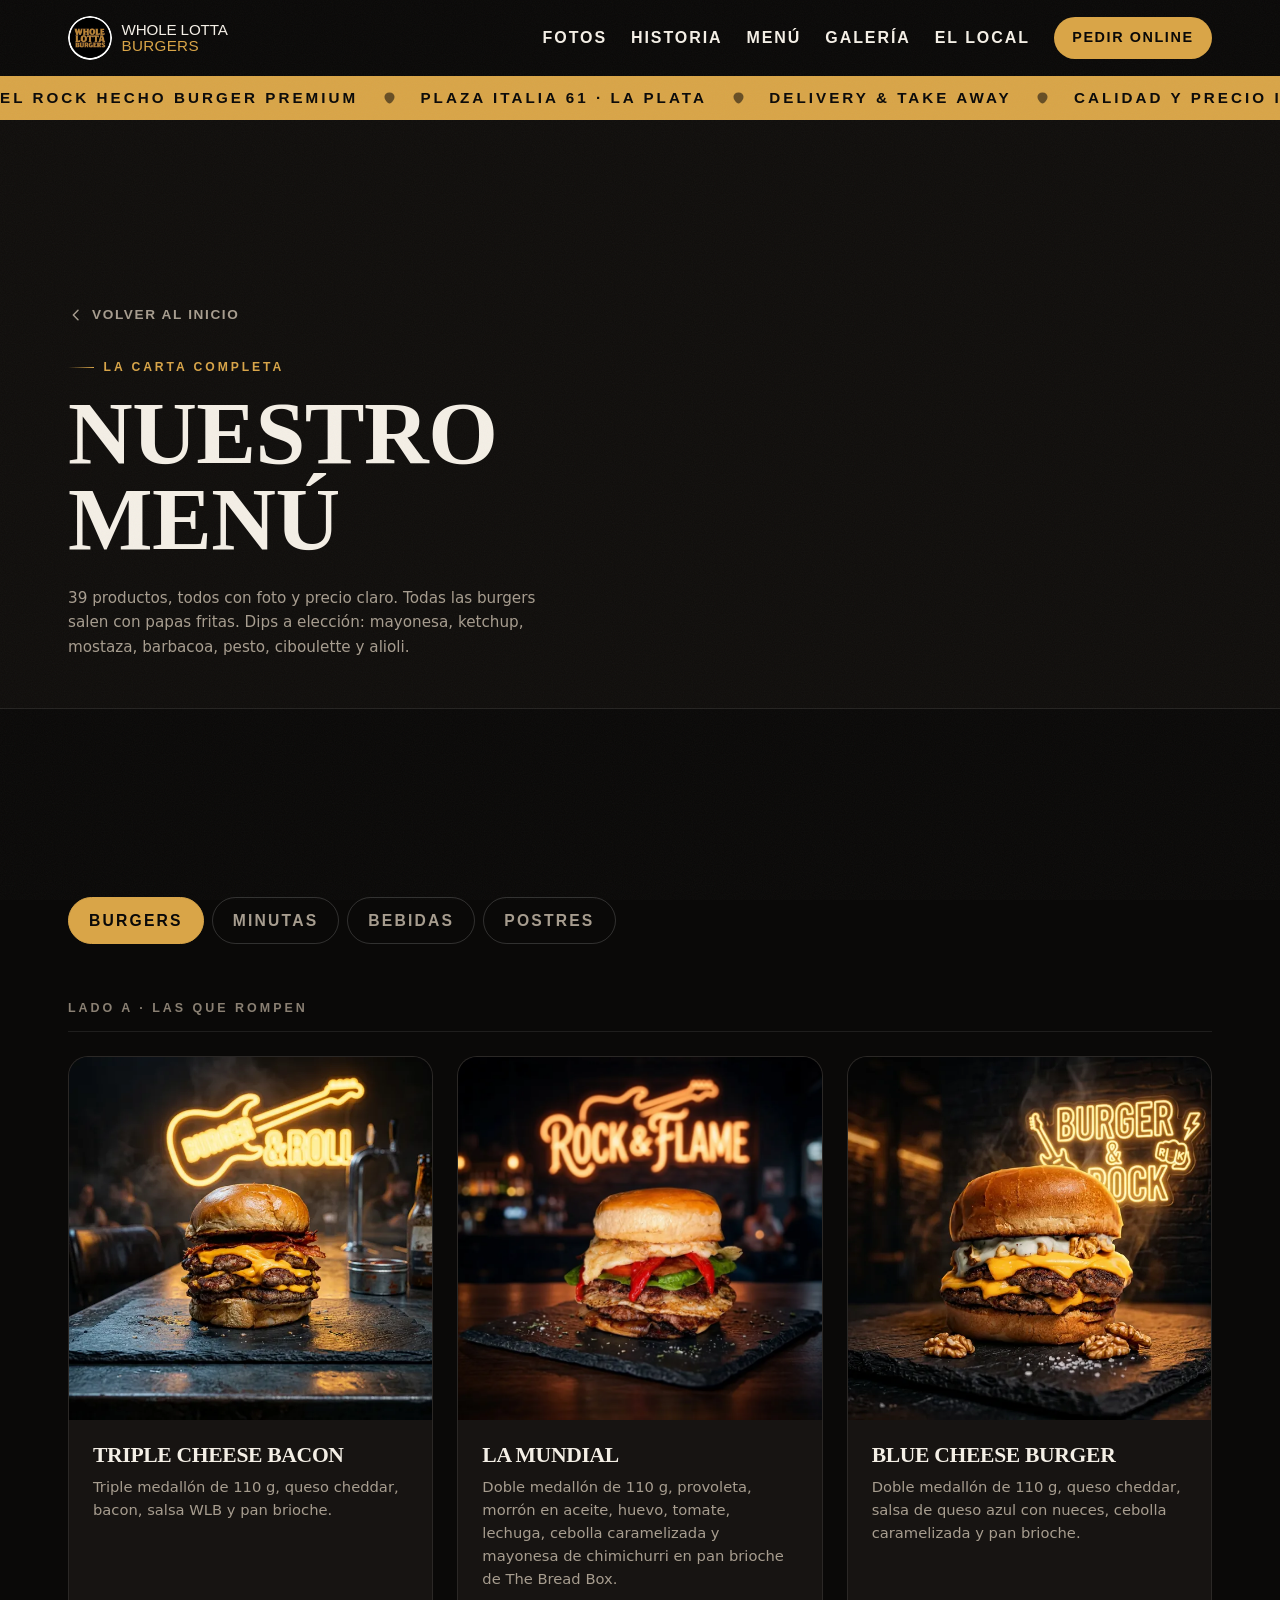
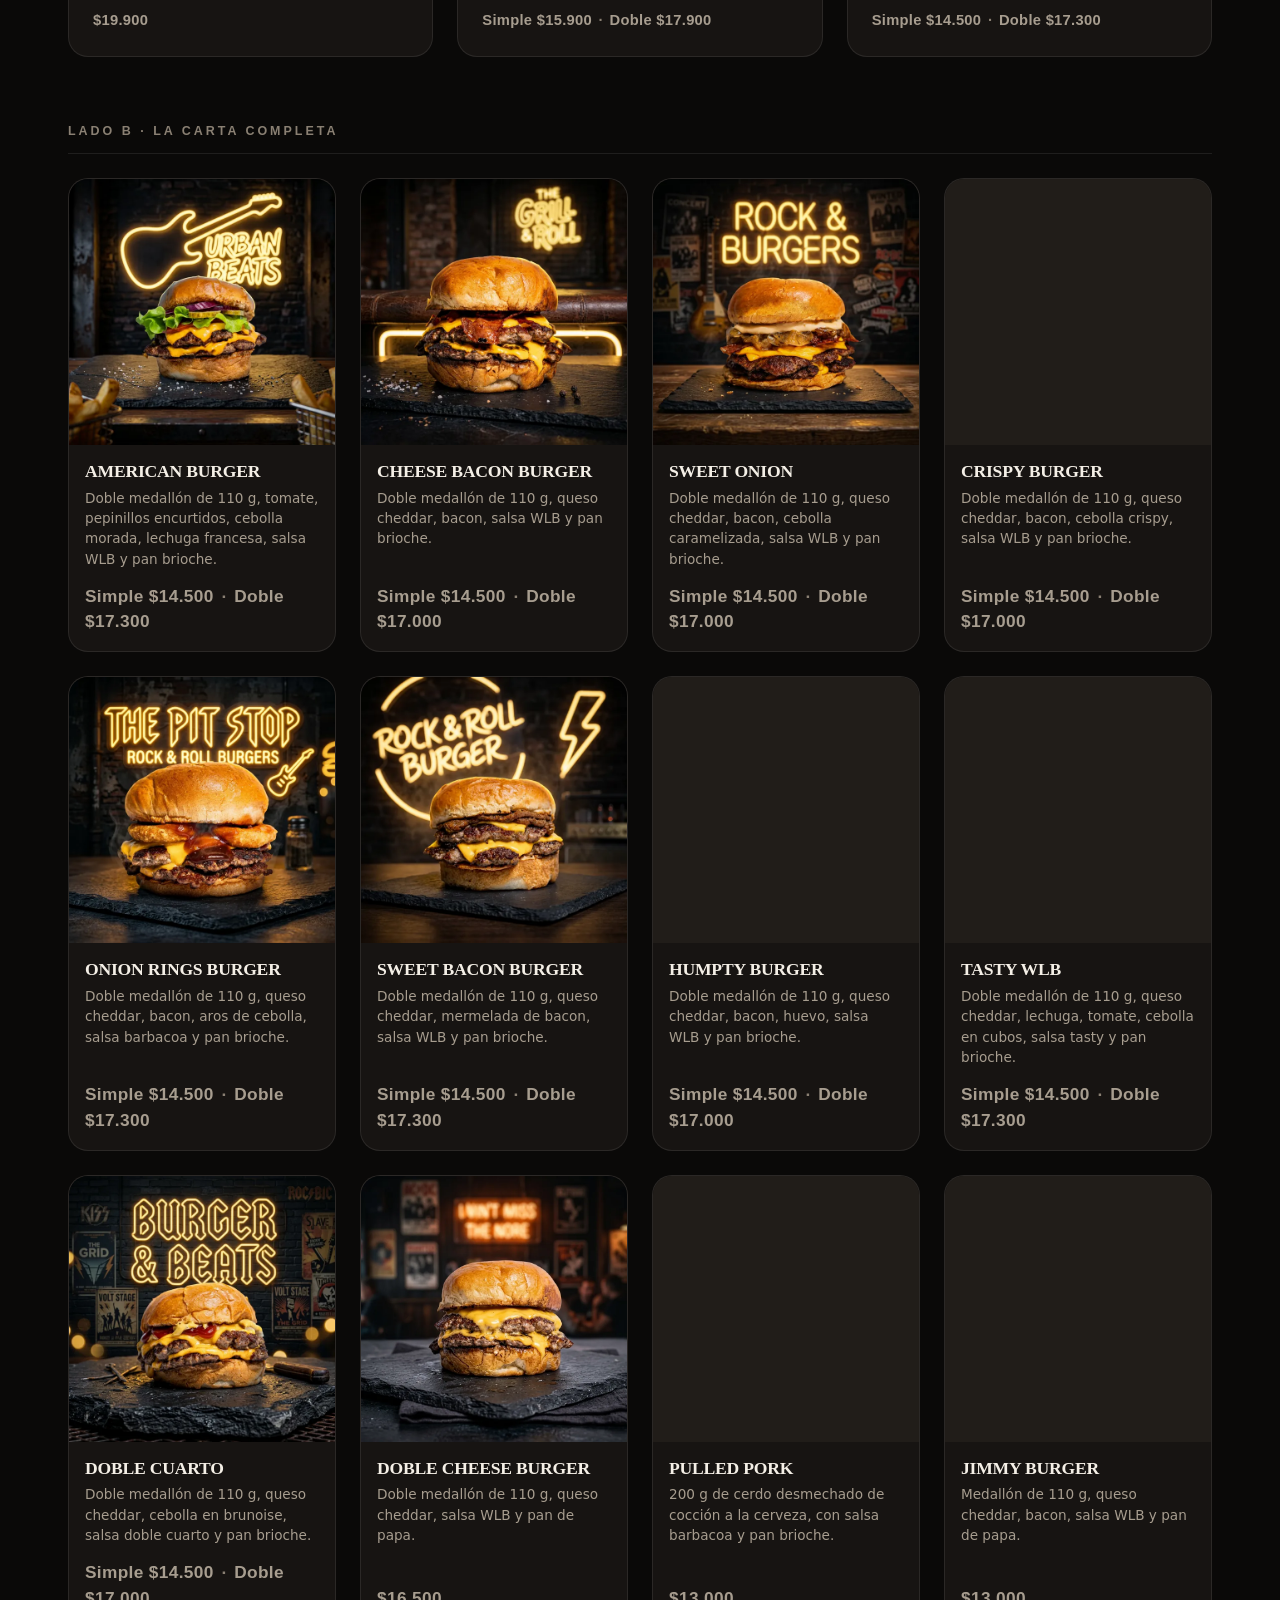
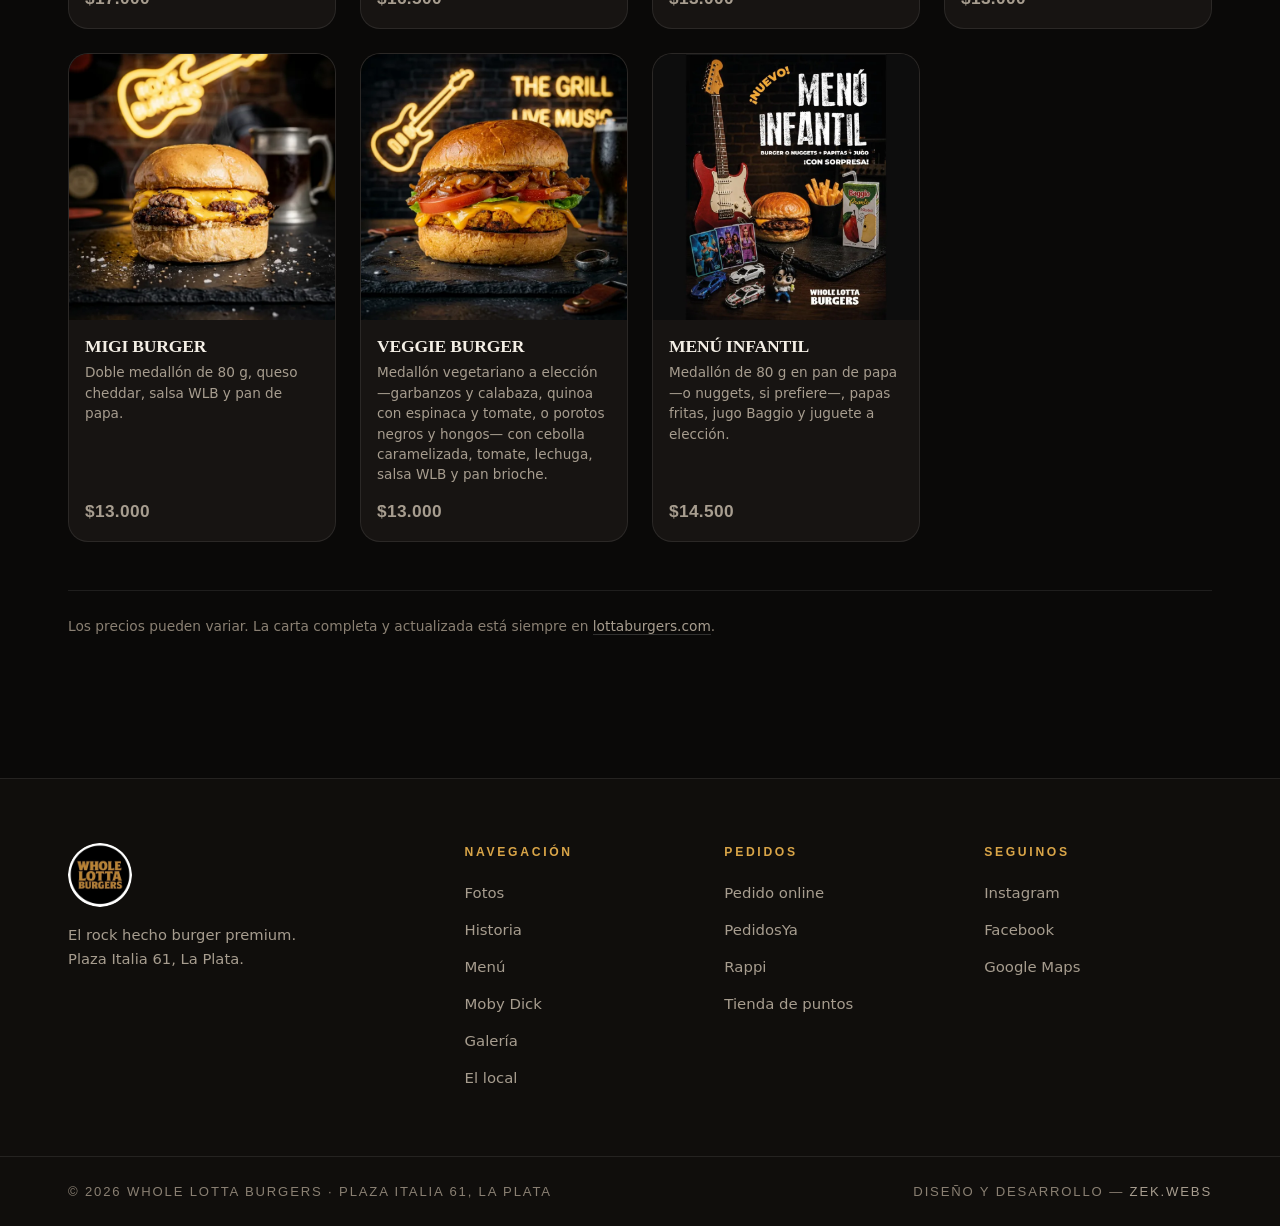
==== commit c6d70f7d: "Optimiza carga de fuentes y agrega seguridad (CSP, headers) Rendimiento: auditando en navegador real" ====
--- a/menu.html
+++ b/menu.html
@@ -3,6 +3,21 @@
 <head>
 <meta charset="UTF-8">
 <meta name="viewport" content="width=device-width, initial-scale=1, viewport-fit=cover">
+
+<!-- Content-Security-Policy: mismo criterio que index.html — ver README → Seguridad. -->
+<meta http-equiv="Content-Security-Policy" content="
+  default-src 'self';
+  script-src 'self';
+  style-src 'self' 'unsafe-inline' https://fonts.googleapis.com;
+  font-src 'self' https://fonts.gstatic.com;
+  img-src 'self' data:;
+  frame-src https://maps.google.com https://www.google.com;
+  connect-src 'self';
+  base-uri 'self';
+  form-action 'self';
+  object-src 'none';
+">
+<meta name="referrer" content="strict-origin-when-cross-origin">
 
 <title>Menú completo — Whole Lotta Burgers | La Plata</title>
 <meta name="description" content="La carta completa de Whole Lotta Burgers: burgers, minutas, cerveza artesanal Baum y postres. Fotos grandes, precios claros y pedido directo desde acá.">
@@ -28,7 +43,7 @@
 
 <link rel="preconnect" href="https://fonts.googleapis.com">
 <link rel="preconnect" href="https://fonts.gstatic.com" crossorigin>
-<link href="https://fonts.googleapis.com/css2?family=Anton&family=Fraunces:ital,opsz,wght@0,9..144,500;0,9..144,600;0,9..144,700;1,9..144,500&family=Barlow+Condensed:wght@500;600;700&family=Barlow:wght@400;500;600&display=swap" rel="stylesheet">
+<link href="https://fonts.googleapis.com/css2?family=Anton&family=Fraunces:ital,opsz,wght@0,9..144,400;0,9..144,600;0,9..144,700;1,9..144,500&family=Barlow+Condensed:wght@400;600;700&family=Barlow:wght@400;500&display=swap" rel="stylesheet">
 <link rel="stylesheet" href="css/styles.css">
 <noscript><style>.rv{opacity:1!important;transform:none!important}.menu-panel[hidden]{display:block!important}</style></noscript>
 </head>
--- a/css/styles.css
+++ b/css/styles.css
@@ -410,6 +410,10 @@
 .hero-h1{
   animation:none;
   font-family:var(--f-hero);
+  /* Anton solo existe en un peso. Sin esto, el <h1> hereda "bold" del navegador
+     y como no hay una fuente real en ese peso, el navegador infla el trazo a
+     mano (negrita sintética) — se nota, sobre todo a este tamaño. */
+  font-weight:400;
   font-size:clamp(3.3rem,16.5vw,8.4rem);
   line-height:.86;letter-spacing:-.008em;
   text-transform:uppercase;
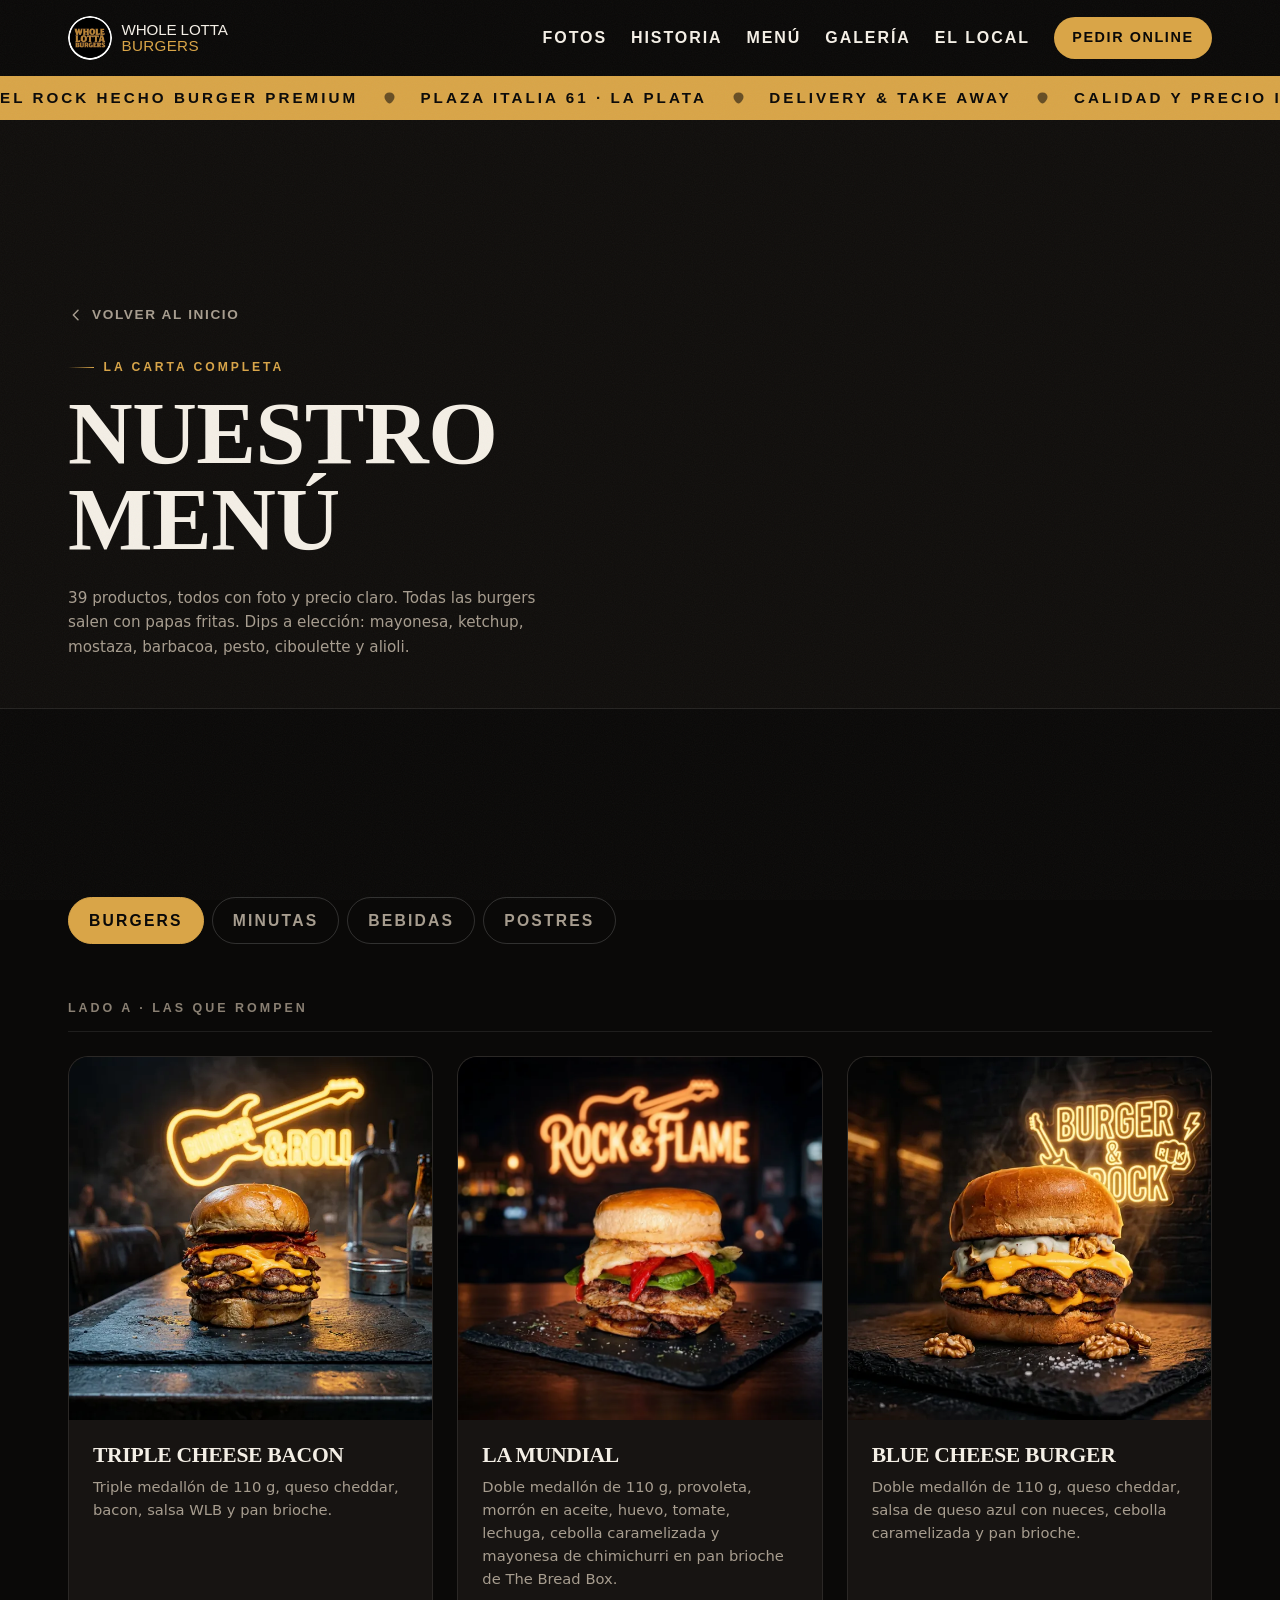
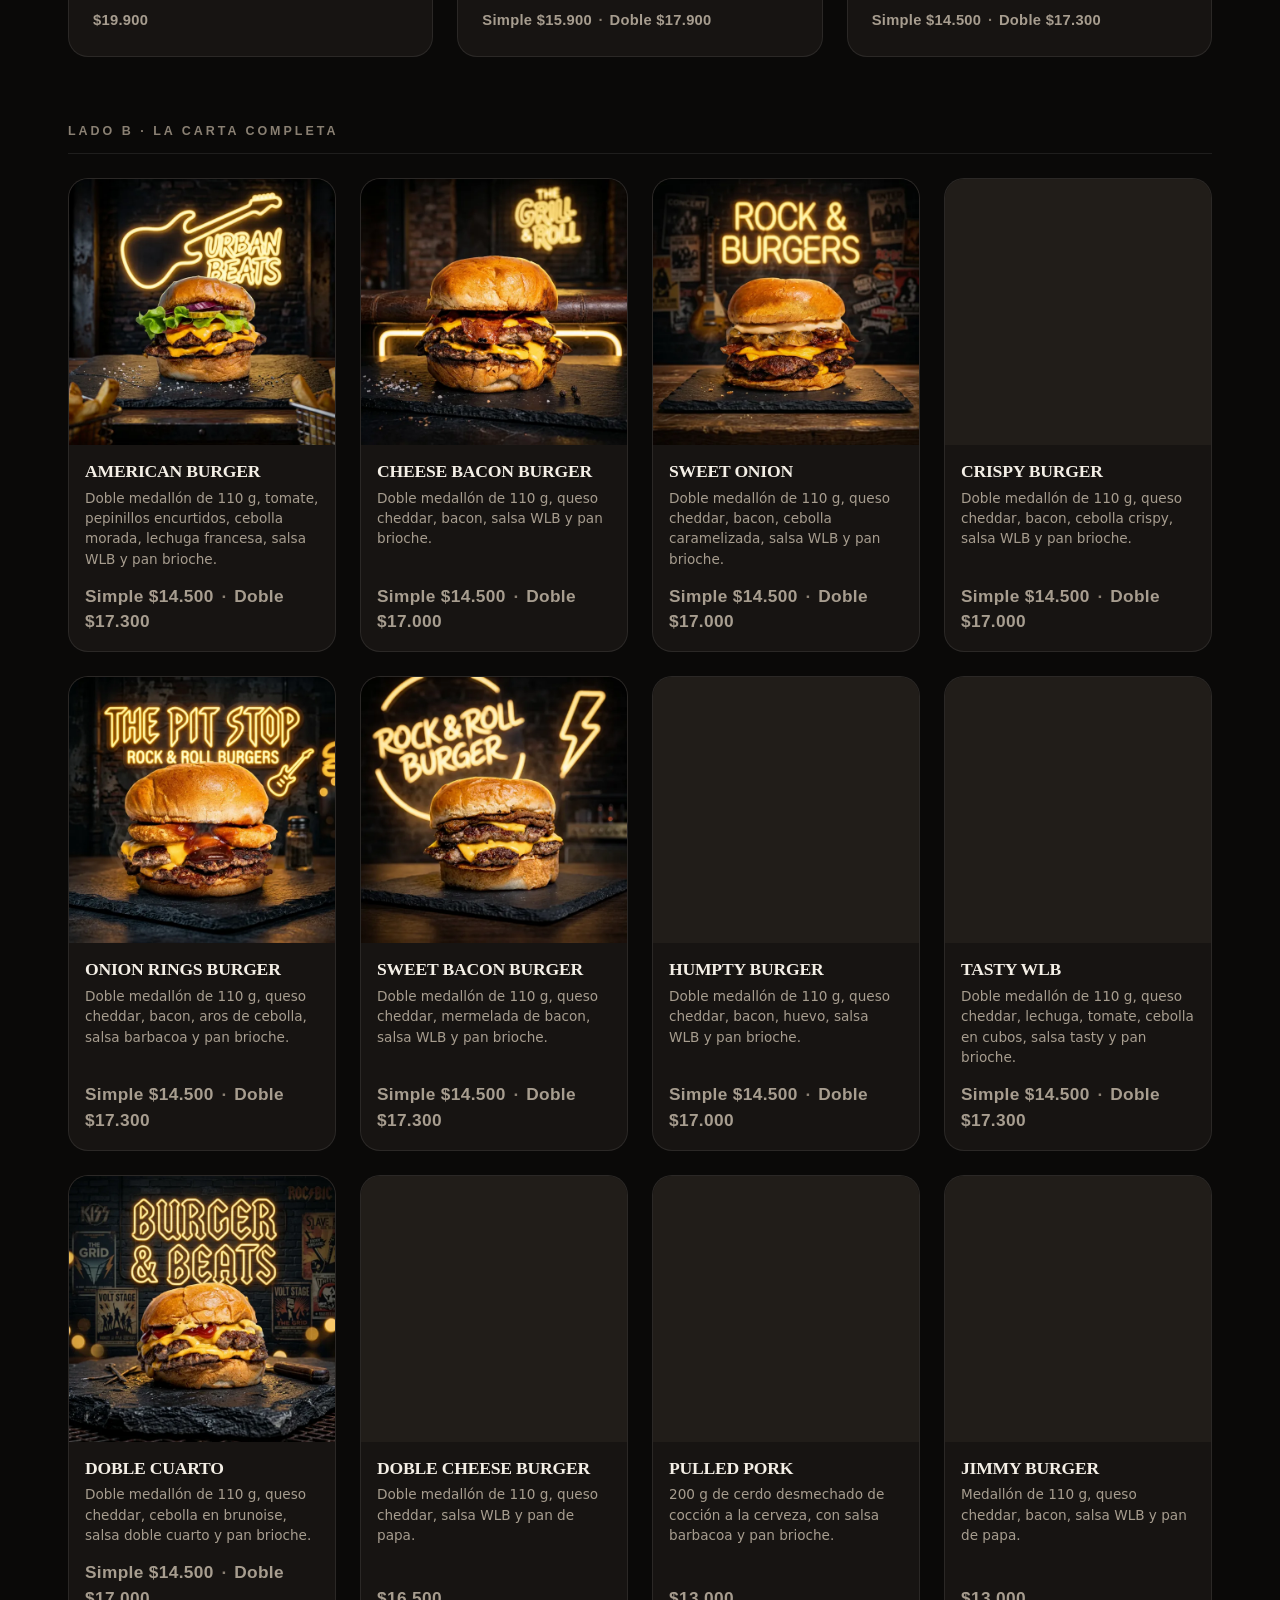
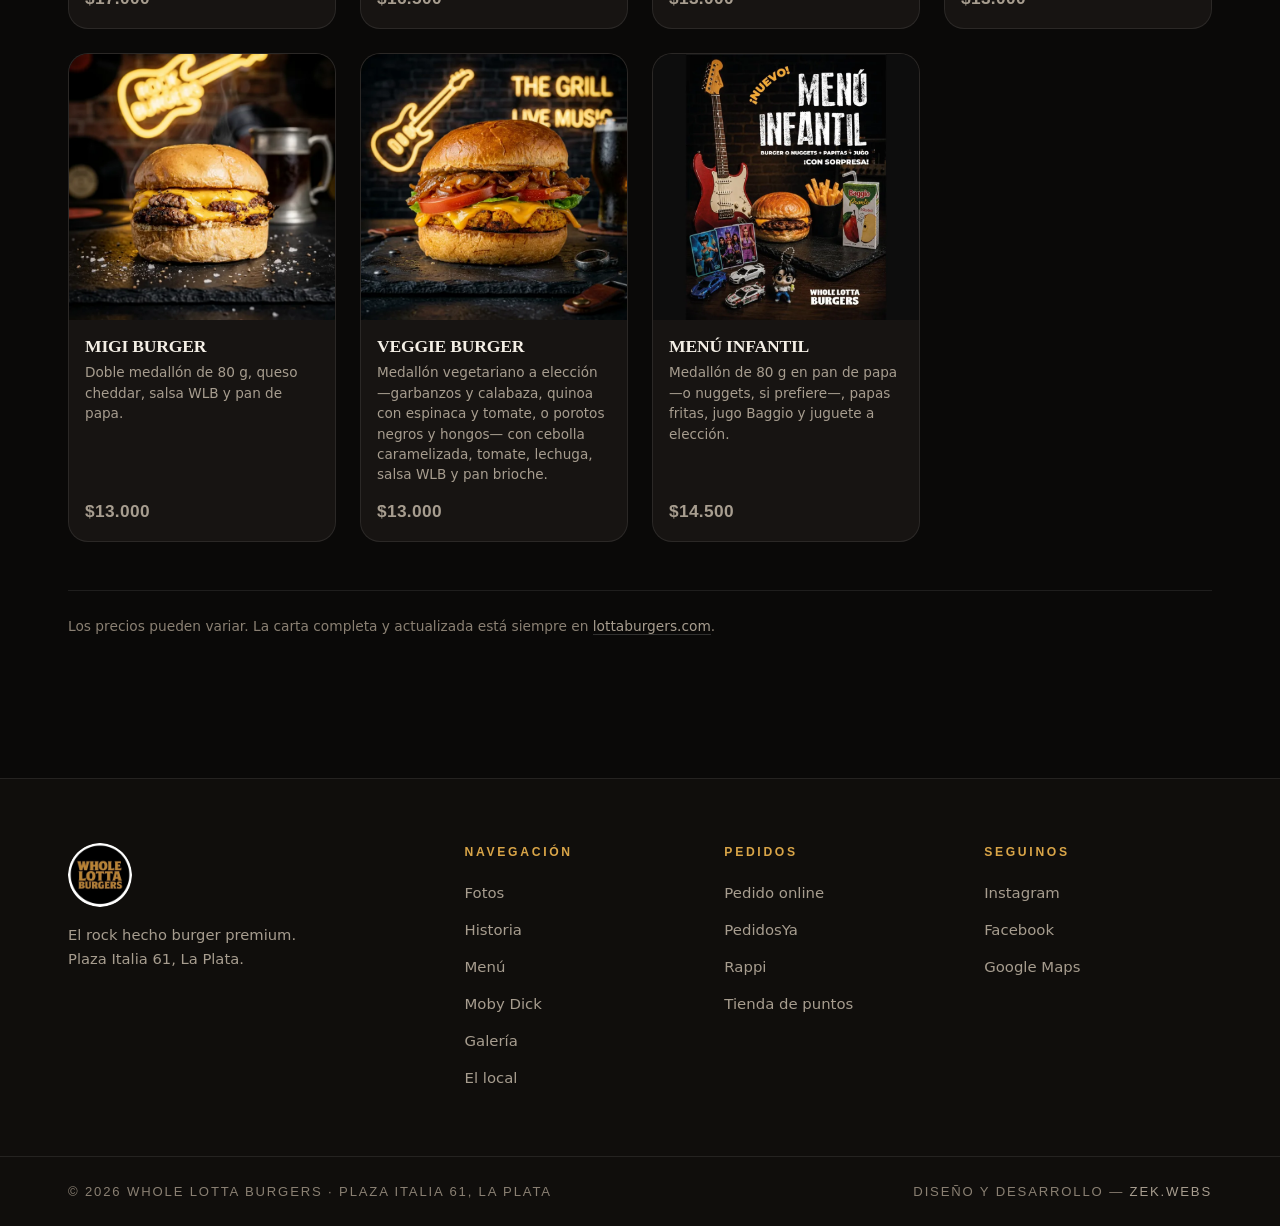
==== commit b77c3041: "Apunta canonical/OG/JSON-LD a la URL real del sitio (GitHub Pages) Las etiquetas de vista previa (og" ====
--- a/menu.html
+++ b/menu.html
@@ -23,20 +23,20 @@
 <meta name="description" content="La carta completa de Whole Lotta Burgers: burgers, minutas, cerveza artesanal Baum y postres. Fotos grandes, precios claros y pedido directo desde acá.">
 <meta name="theme-color" content="#0A0908">
 <meta name="author" content="Whole Lotta Burgers">
-<link rel="canonical" href="https://lottaburgers.com/menu.html">
+<link rel="canonical" href="https://salvageorge10-byte.github.io/wholelottaburgers/menu.html">
 
 <meta property="og:type" content="website">
 <meta property="og:site_name" content="Whole Lotta Burgers">
 <meta property="og:locale" content="es_AR">
-<meta property="og:url" content="https://lottaburgers.com/menu.html">
+<meta property="og:url" content="https://salvageorge10-byte.github.io/wholelottaburgers/menu.html">
 <meta property="og:title" content="Menú completo — Whole Lotta Burgers">
 <meta property="og:description" content="Burgers, minutas, cerveza artesanal Baum y postres. La carta completa de Whole Lotta Burgers.">
-<meta property="og:image" content="https://lottaburgers.com/assets/og.jpg">
+<meta property="og:image" content="https://salvageorge10-byte.github.io/wholelottaburgers/assets/og.jpg">
 <meta property="og:image:width" content="1200">
 <meta property="og:image:height" content="630">
 <meta name="twitter:card" content="summary_large_image">
 <meta name="twitter:title" content="Menú completo — Whole Lotta Burgers">
-<meta name="twitter:image" content="https://lottaburgers.com/assets/og.jpg">
+<meta name="twitter:image" content="https://salvageorge10-byte.github.io/wholelottaburgers/assets/og.jpg">
 
 <link rel="icon" href="assets/favicon.svg" type="image/svg+xml">
 <link rel="apple-touch-icon" href="assets/apple-touch-icon.png">
